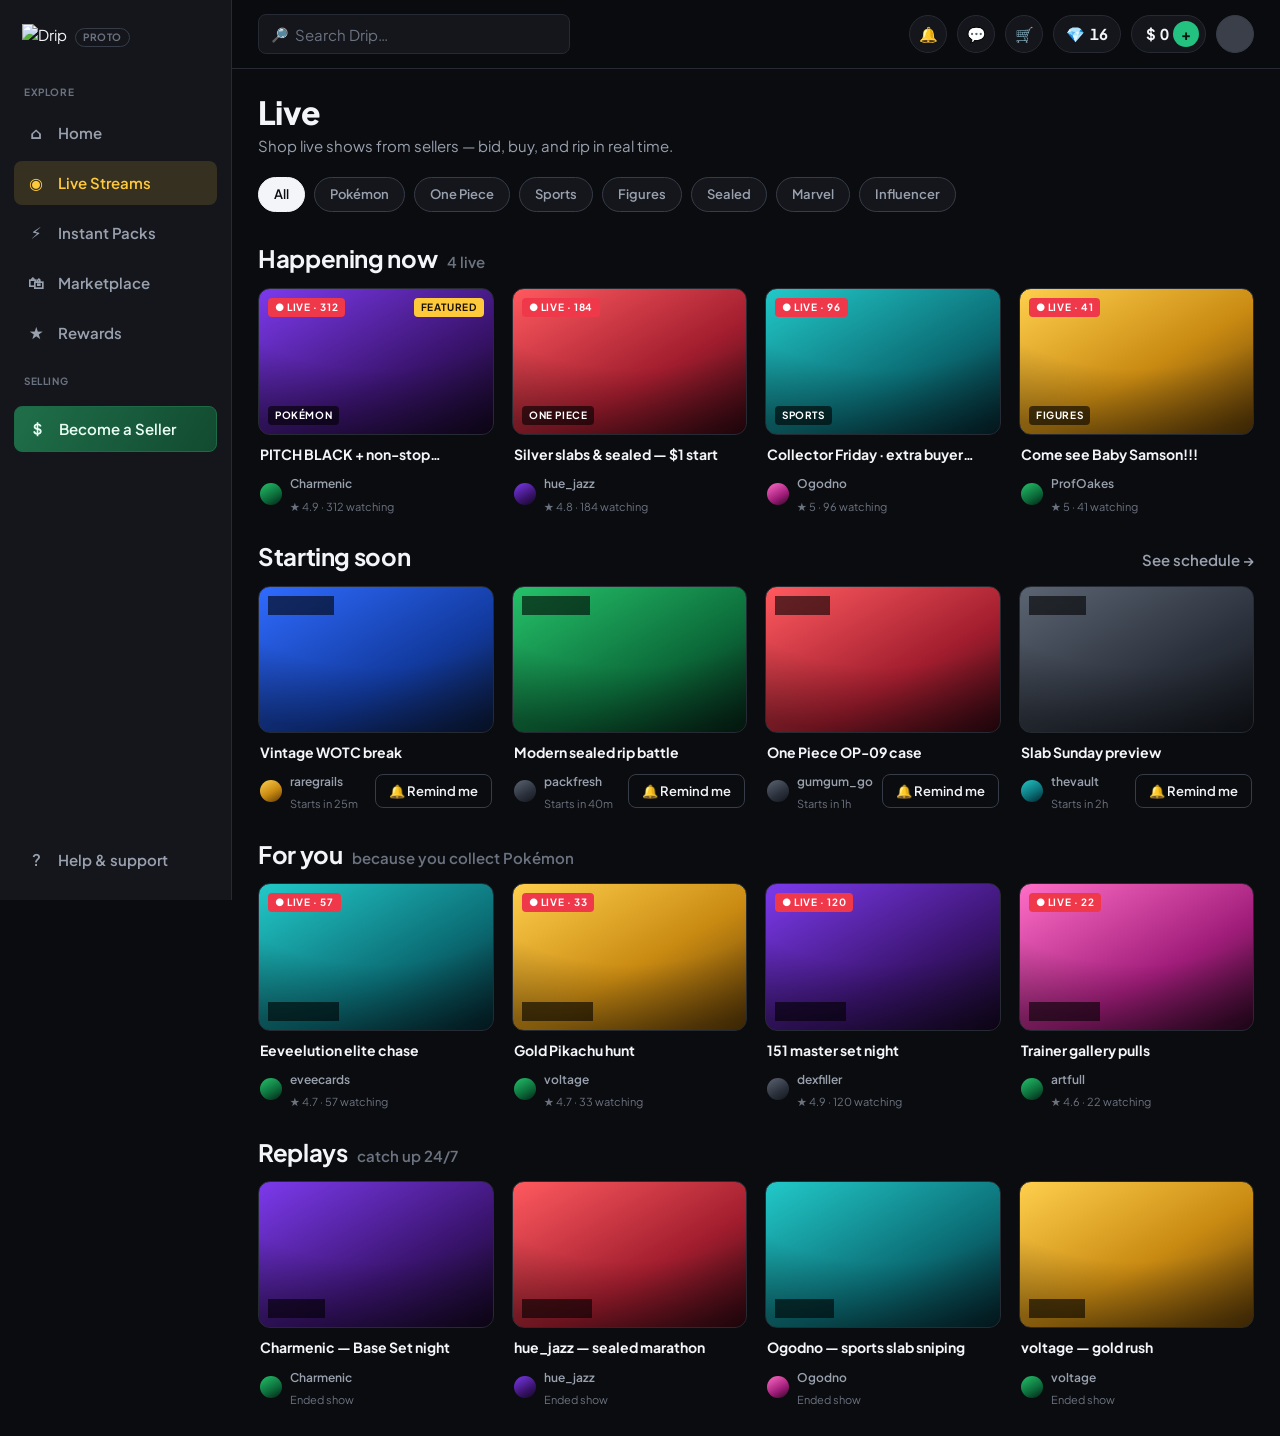
==== index.html @ 00c2bf3a "Use real Drip images: card thumbnails, pack/slab art, logo, video stage Placeholder images pulled fr" ====
<!doctype html>
<html lang="en" data-theme="dark">
<head>
  <meta charset="utf-8" />
  <meta name="viewport" content="width=device-width, initial-scale=1, viewport-fit=cover" />
  <title>Drip — Live Shopping (prototype)</title>
  <meta name="description" content="Drip live-shopping prototype — discovery, live streams, and auctions." />
  <link rel="preconnect" href="https://fonts.googleapis.com" />
  <link rel="preconnect" href="https://fonts.gstatic.com" crossorigin />
  <link href="https://fonts.googleapis.com/css2?family=Plus+Jakarta+Sans:wght@400;500;600;700;800&display=swap" rel="stylesheet" />
  <link rel="stylesheet" href="css/kiri-base.css" />
  <link rel="stylesheet" href="css/drip.css" />
</head>
<body>
  <div class="app">
    <!-- sidebar -->
    <aside class="sidebar">
      <div class="logo">
        <img class="brand-img" src="https://www.dripshop.live/assets/privy-wallet-drip-logo-dark-DZd39wfp.png" alt="Drip" />
        <span class="tag">proto</span>
      </div>
      <div class="nav-group">Explore</div>
      <div class="nav-item"><span class="ic">⌂</span> Home</div>
      <div class="nav-item active"><span class="ic">◉</span> Live Streams</div>
      <div class="nav-item"><span class="ic">⚡</span> Instant Packs</div>
      <div class="nav-item"><span class="ic">🛍</span> Marketplace</div>
      <div class="nav-item"><span class="ic">★</span> Rewards</div>
      <div class="nav-group">Selling</div>
      <div class="nav-item nav-sell"><span class="ic">＄</span> Become a Seller</div>
      <div class="spacer"></div>
      <div class="nav-item"><span class="ic">?</span> Help &amp; support</div>
    </aside>

    <!-- main -->
    <div class="main">
      <header class="topbar">
        <div class="searchbox">
          <span class="ic">🔎</span>
          <input class="input" placeholder="Search Drip…" />
        </div>
        <div class="spacer"></div>
        <div class="tb-actions">
          <button class="icon-btn" title="Notifications">🔔</button>
          <button class="icon-btn" title="Messages">💬</button>
          <button class="icon-btn" title="Cart">🛒</button>
          <span class="token-pill">💎 <span class="tnum">16</span></span>
          <span class="balance"><span class="lbl">$</span><span class="tnum">0</span> <span class="plus">+</span></span>
          <span class="avatar g-slate"></span>
        </div>
      </header>

      <main class="content">
        <h1 class="page-title">Live</h1>
        <p class="page-sub">Shop live shows from sellers — bid, buy, and rip in real time.</p>

        <div class="filters" id="filters"></div>

        <section class="section" data-section>
          <div class="section-head"><h2>Happening now</h2><span class="count" id="hn-count"></span></div>
          <div class="grid" id="happening"></div>
        </section>

        <section class="section" data-section>
          <div class="section-head"><h2>Starting soon</h2><span class="more">See schedule →</span></div>
          <div class="grid" id="soon"></div>
        </section>

        <section class="section" data-section>
          <div class="section-head"><h2>For you</h2><span class="count">because you collect Pokémon</span></div>
          <div class="grid" id="foryou"></div>
        </section>

        <section class="section" data-section>
          <div class="section-head"><h2>Replays</h2><span class="count">catch up 24/7</span></div>
          <div class="grid" id="replays"></div>
        </section>
      </main>
    </div>
  </div>

  <!-- mobile bottom nav -->
  <nav class="botnav">
    <a class="active"><span class="ic">◉</span>Live</a>
    <a><span class="ic">⌂</span>Home</a>
    <a><span class="ic">⚡</span>Packs</a>
    <a><span class="ic">🛍</span>Shop</a>
    <a><span class="ic">★</span>Rewards</a>
  </nav>

  <div class="toast" id="toast"></div>

  <script src="js/data.js"></script>
  <script src="js/discovery.js"></script>
</body>
</html>
---- css/kiri-base.css ----
/* ============================================================
   kiri-base.css
   Foundation borrowed from Kiri-TCG's design system:
   the TOKEN ARCHITECTURE (space / radius / type scales, shadow,
   [data-theme] mechanism, reset) and the framework-free component
   primitives (.btn, .chip, .badge, .input, .switch, .stepper).
   COLORS + FONTS are Drip's, not Kiri's — see the token block.
   No frameworks, no shadcn — plain CSS custom properties.
   ============================================================ */

:root {
  /* ---- Drip palette (dark-first prototype) ---------------- */
  --ink:            #0B0C0F;   /* app background            */
  --surface:        #14161B;   /* panels                    */
  --surface-raised: #1C1F27;   /* raised panels / inputs    */
  --well:           #0E1014;   /* insets / video letterbox  */
  --border:         #262A33;
  --border-strong:  #363C48;
  --on-surface:       #F3F5F8;
  --on-surface-muted: #99A1AF;
  --on-surface-faint: #6B7280;

  --brand:          #FFC93C;   /* Drip gold                 */
  --brand-hover:    #FFD65C;
  --on-brand:       #1A1206;
  --brand-soft:     rgba(255,201,60,0.14);

  --buy:            #2F6BFF;   /* Buy-now blue              */
  --buy-hover:      #4B80FF;
  --on-buy:         #FFFFFF;

  --live:           #F0384B;   /* live / outbid red         */
  --win:            #24C281;   /* winning green             */
  --warn:           #F5A623;   /* countdown amber           */
  --info:           #7DA2FF;

  --scrim:          rgba(4,5,7,0.62);
  --shadow-float:   0 12px 40px rgba(0,0,0,0.55);
  --shadow-panel:   0 1px 0 rgba(255,255,255,0.03) inset, 0 8px 24px rgba(0,0,0,0.35);

  /* ---- Kiri scales (reused verbatim) --------------------- */
  --rounded-none: 0px;
  --rounded-xs: 4px;  --rounded-sm: 8px;  --rounded-md: 12px;
  --rounded-lg: 16px; --rounded-xl: 22px; --rounded-full: 9999px;

  --space-1: 4px;  --space-2: 8px;  --space-3: 12px;
  --space-4: 16px; --space-5: 24px; --space-6: 32px;
  --space-7: 48px; --space-8: 64px; --space-9: 96px;

  /* ---- Type: Kiri's scale STRUCTURE, Drip's sans font ---- */
  --font-body: 'Plus Jakarta Sans', system-ui, -apple-system, 'Segoe UI', sans-serif;
  --font-head: 'Plus Jakarta Sans', system-ui, -apple-system, sans-serif;

  --type-display:  800 44px/1.08 var(--font-head);  --type-display-ls: -0.02em;
  --type-h1:       800 32px/1.12 var(--font-head);  --type-h1-ls: -0.02em;
  --type-h2:       700 24px/1.2  var(--font-head);  --type-h2-ls: -0.015em;
  --type-h3:       700 18px/1.25 var(--font-head);  --type-h3-ls: -0.01em;
  --type-h4:       600 15px/1.3  var(--font-head);
  --type-body-lg:  400 17px/1.5  var(--font-body);
  --type-body:     400 15px/1.5  var(--font-body);
  --type-body-sm:  400 13px/1.45 var(--font-body);
  --type-caption:  500 11px/1.35 var(--font-body); --type-caption-ls: 0.01em;
  --type-label:    700 10px/1.3  var(--font-body); --type-label-ls: 0.06em;
}

/* ============ base reset (Kiri) ============ */
* { margin: 0; padding: 0; box-sizing: border-box; }
html { color-scheme: dark; -webkit-text-size-adjust: 100%; }
body {
  background: var(--ink);
  color: var(--on-surface);
  font: var(--type-body);
  -webkit-font-smoothing: antialiased;
  text-rendering: optimizeLegibility;
  min-height: 100dvh;
  overflow-x: clip;
}
a { color: inherit; text-decoration: none; }
button { font-family: var(--font-body); color: inherit; }
img { max-width: 100%; display: block; }
ul { list-style: none; }
.tnum { font-variant-numeric: tabular-nums; }
.visually-hidden { position: absolute; width: 1px; height: 1px; overflow: hidden; clip: rect(0 0 0 0); white-space: nowrap; }
::-webkit-scrollbar { width: 10px; height: 10px; }
::-webkit-scrollbar-thumb { background: var(--border-strong); border-radius: 99px; border: 3px solid transparent; background-clip: content-box; }
::-webkit-scrollbar-track { background: transparent; }

/* ============ buttons (Kiri primitive, Drip colors) ============ */
.btn {
  font: var(--type-body); font-weight: 600; border: none; cursor: pointer;
  height: 42px; padding: 0 18px; border-radius: var(--rounded-sm);
  display: inline-flex; align-items: center; justify-content: center; gap: 8px;
  white-space: nowrap; transition: background .15s, transform .06s, border-color .15s, opacity .15s;
  user-select: none;
}
.btn:active { transform: translateY(1px); }
.btn-primary   { background: var(--buy); color: var(--on-buy); }
.btn-primary:hover { background: var(--buy-hover); }
.btn-brand     { background: var(--brand); color: var(--on-brand); }
.btn-brand:hover { background: var(--brand-hover); }
.btn-secondary { background: transparent; color: var(--on-surface); border: 1px solid var(--border-strong); }
.btn-secondary:hover { background: var(--surface-raised); border-color: var(--on-surface-faint); }
.btn-ghost     { background: transparent; color: var(--on-surface-muted); }
.btn-ghost:hover { background: var(--surface-raised); color: var(--on-surface); }
.btn-win       { background: var(--win); color: #04170F; }
.btn:disabled, .btn.is-disabled { background: var(--surface-raised); color: var(--on-surface-faint); cursor: not-allowed; transform: none; }
.btn.sm { height: 34px; padding: 0 13px; font: var(--type-body-sm); font-weight: 600; }
.btn.xs { height: 28px; padding: 0 10px; font: var(--type-caption); border-radius: var(--rounded-xs); }
.btn.block { width: 100%; }

/* ============ inputs (Kiri) ============ */
.input {
  font: var(--type-body); background: var(--surface-raised); color: var(--on-surface);
  border: 1px solid var(--border); border-radius: var(--rounded-sm);
  height: 42px; padding: 0 14px; width: 100%;
}
.input::placeholder { color: var(--on-surface-faint); }
.input:focus { outline: none; border-color: var(--brand); box-shadow: 0 0 0 3px var(--brand-soft); }

/* ============ chips & badges (Kiri) ============ */
.chip {
  font: var(--type-body-sm); font-weight: 600; background: var(--surface); color: var(--on-surface-muted);
  border: 1px solid var(--border-strong); border-radius: var(--rounded-full);
  padding: 7px 15px; display: inline-flex; align-items: center; gap: 6px; cursor: pointer;
  white-space: nowrap; transition: background .15s, color .15s, border-color .15s;
}
.chip:hover { color: var(--on-surface); border-color: var(--on-surface-faint); }
.chip.selected { background: var(--on-surface); color: var(--ink); border-color: var(--on-surface); }
.badge {
  font: var(--type-label); letter-spacing: var(--type-label-ls); text-transform: uppercase;
  border-radius: var(--rounded-xs); padding: 3px 7px; display: inline-flex; align-items: center; gap: 5px;
  background: var(--surface-raised); color: var(--on-surface-muted);
}
.badge.live { background: var(--live); color: #fff; }
.badge.brand { background: var(--brand); color: var(--on-brand); }
.badge.soft { background: var(--brand-soft); color: var(--brand); }
.badge.dark { background: rgba(0,0,0,0.6); color: #fff; backdrop-filter: blur(4px); }

/* ============ switch (Kiri) ============ */
.switch { width: 38px; height: 22px; border-radius: 11px; background: var(--border-strong); position: relative; border: none; cursor: pointer; flex: none; transition: background .15s; }
.switch::after { content: ""; position: absolute; width: 18px; height: 18px; border-radius: 50%; background: #fff; top: 2px; left: 2px; transition: left .15s; }
.switch.on { background: var(--win); }
.switch.on::after { left: 18px; }

/* ============ stepper (Kiri) ============ */
.stepper { display: inline-flex; align-items: stretch; background: var(--surface-raised); border: 1px solid var(--border); border-radius: var(--rounded-sm); height: 38px; overflow: hidden; }
.stepper button { width: 34px; background: none; border: none; font-size: 18px; color: var(--on-surface-muted); cursor: pointer; }
.stepper button:hover { background: var(--surface); color: var(--on-surface); }
.stepper .q { min-width: 40px; display: flex; align-items: center; justify-content: center; font-weight: 600; font-variant-numeric: tabular-nums; border-inline: 1px solid var(--border); }

/* ============ spinner + motion ============ */
.spin { width: 18px; height: 18px; border-radius: 50%; border: 2px solid rgba(255,255,255,0.2); border-top-color: currentColor; animation: rot .8s linear infinite; display: inline-block; }
@keyframes rot { to { transform: rotate(360deg); } }
@media (prefers-reduced-motion: reduce) {
  *, *::before, *::after { animation-duration: .01ms !important; animation-iteration-count: 1 !important; transition-duration: .01ms !important; }
}
---- css/drip.css ----
/* ============================================================
   drip.css — the Drip skin + app components, built on kiri-base.
   Screens: Live Discovery (index) and Live Stream (live),
   responsive desktop + mobile. Auctions are a first-class module.
   ============================================================ */

/* ---- pack / thumbnail gradients (evoke Drip's pack art) ---- */
.g-purple { background: linear-gradient(150deg,#7c3aed,#3b1470 60%,#12071f); }
.g-blue   { background: linear-gradient(150deg,#2f6bff,#123a9e 60%,#0a1836); }
.g-green  { background: linear-gradient(150deg,#25c26a,#0c6b3a 60%,#052015); }
.g-red    { background: linear-gradient(150deg,#ff5a5f,#a11d2e 60%,#2c0710); }
.g-gold   { background: linear-gradient(150deg,#ffcf4d,#c98a12 55%,#5a3906); }
.g-teal   { background: linear-gradient(150deg,#22c9c9,#0b6d75 60%,#04222b); }
.g-pink   { background: linear-gradient(150deg,#ff6ec7,#a11d7a 60%,#2c0722); }
.g-slate  { background: linear-gradient(150deg,#5b6472,#2b313c 60%,#12151b); }

/* ===================== APP SHELL ===================== */
.app { display: grid; grid-template-columns: 232px 1fr; min-height: 100dvh; }
.sidebar {
  position: sticky; top: 0; height: 100dvh; background: var(--surface);
  border-right: 1px solid var(--border); padding: 18px 14px; display: flex; flex-direction: column; gap: 6px;
}
.logo { display: inline-flex; align-items: center; gap: 8px; padding: 6px 8px 16px; }
.brand-mark { font: 800 26px/1 var(--font-head); letter-spacing: -0.04em; color: var(--brand); }
.brand-img { height: 26px; width: auto; display: block; }
.live-rail-left .brand-img { height: 15px; margin-bottom: 6px; }
.logo .tag { font: var(--type-label); letter-spacing: var(--type-label-ls); text-transform: uppercase; color: var(--on-surface-faint); border: 1px solid var(--border-strong); border-radius: var(--rounded-full); padding: 2px 7px; }
.nav-group { font: var(--type-label); letter-spacing: var(--type-label-ls); text-transform: uppercase; color: var(--on-surface-faint); padding: 14px 10px 6px; }
.nav-item { display: flex; align-items: center; gap: 12px; padding: 10px 12px; border-radius: var(--rounded-sm); color: var(--on-surface-muted); font-weight: 600; cursor: pointer; transition: background .15s, color .15s; }
.nav-item .ic { width: 20px; text-align: center; font-size: 16px; }
.nav-item:hover { background: var(--surface-raised); color: var(--on-surface); }
.nav-item.active { background: var(--brand-soft); color: var(--brand); }
.nav-sell { margin-top: 6px; background: linear-gradient(120deg,#1f6f4a,#124a30); color: #eafff4; border: 1px solid #1c6b46; }
.nav-sell:hover { background: linear-gradient(120deg,#237e54,#155839); color:#fff; }
.sidebar .spacer { flex: 1; }

/* topbar */
.main { min-width: 0; display: flex; flex-direction: column; }
.topbar { position: sticky; top: 0; z-index: 20; display: flex; align-items: center; gap: 14px; padding: 14px 26px; background: color-mix(in srgb, var(--ink) 86%, transparent); backdrop-filter: blur(10px); border-bottom: 1px solid var(--border); }
.searchbox { position: relative; flex: 1; max-width: 460px; }
.searchbox .ic { position: absolute; left: 13px; top: 50%; transform: translateY(-50%); color: var(--on-surface-faint); font-size: 14px; }
.searchbox .input { padding-left: 36px; height: 40px; background: var(--surface); }
.topbar .spacer { flex: 1; }
.tb-actions { display: flex; align-items: center; gap: 10px; }
.icon-btn { width: 38px; height: 38px; border-radius: var(--rounded-full); background: var(--surface); border: 1px solid var(--border); display: inline-flex; align-items: center; justify-content: center; cursor: pointer; font-size: 15px; color: var(--on-surface-muted); }
.icon-btn:hover { color: var(--on-surface); border-color: var(--border-strong); }
.balance { display: inline-flex; align-items: center; gap: 4px; height: 38px; padding: 0 6px 0 14px; border-radius: var(--rounded-full); background: var(--surface); border: 1px solid var(--border); font-weight: 700; font-variant-numeric: tabular-nums; }
.balance .plus { width: 26px; height: 26px; border-radius: 50%; background: var(--win); color: #04170f; display: grid; place-items: center; font-weight: 800; }
.token-pill { display: inline-flex; align-items: center; gap: 5px; height: 38px; padding: 0 12px; border-radius: var(--rounded-full); background: var(--surface); border: 1px solid var(--border); font-weight: 700; }
.avatar { width: 38px; height: 38px; border-radius: 50%; background: var(--g-slate,#3a3f4a); border: 1px solid var(--border-strong); overflow: hidden; }

.content { padding: 26px; max-width: 1560px; width: 100%; }
.page-title { font: var(--type-h1); letter-spacing: var(--type-h1-ls); }
.page-sub { color: var(--on-surface-muted); margin-top: 4px; }

/* filters */
.filters { display: flex; gap: 9px; overflow-x: auto; padding: 20px 0 6px; scrollbar-width: none; }
.filters::-webkit-scrollbar { display: none; }

/* section header */
.section { margin-top: 26px; }
.section-head { display: flex; align-items: baseline; gap: 10px; margin-bottom: 14px; }
.section-head h2 { font: var(--type-h2); letter-spacing: var(--type-h2-ls); }
.section-head .count { color: var(--on-surface-faint); font-weight: 600; }
.section-head .more { margin-left: auto; color: var(--on-surface-muted); font-weight: 600; cursor: pointer; }
.section-head .more:hover { color: var(--brand); }

/* card grid */
.grid { display: grid; gap: 18px; grid-template-columns: repeat(4, 1fr); }
.grid.g5 { grid-template-columns: repeat(5, 1fr); }

/* stream card */
.scard { cursor: pointer; }
.scard .thumb { position: relative; aspect-ratio: 16/10; border-radius: var(--rounded-md); overflow: hidden; border: 1px solid var(--border); }
.scard .thumb::after { content:""; position:absolute; inset:0; z-index:1; background: radial-gradient(120% 100% at 50% 0%, transparent 55%, rgba(0,0,0,.35)); }
.scard .thumb .thumb-img { position:absolute; inset:0; width:100%; height:100%; object-fit:cover; z-index:0; }
.scard:hover .thumb { border-color: var(--border-strong); }
.scard:hover .thumb .live-preview { opacity: 1; }
.live-preview { position:absolute; inset:0; display:grid; place-items:center; font: var(--type-caption); letter-spacing: var(--type-caption-ls); color: rgba(255,255,255,.85); opacity:.0; transition: opacity .2s; z-index:2; }
.thumb .tl { position: absolute; top: 9px; left: 9px; z-index: 3; }
.thumb .tr { position: absolute; top: 9px; right: 9px; z-index: 3; }
.thumb .bl { position: absolute; bottom: 9px; left: 9px; z-index: 3; }
.scard .meta { padding: 10px 2px 0; }
.scard .st-title { font-weight: 700; font-size: 14px; line-height: 1.3; display:-webkit-box; -webkit-line-clamp:1; -webkit-box-orient:vertical; overflow:hidden; }
.scard .st-row { display: flex; align-items: center; gap: 8px; margin-top: 8px; }
.scard .st-av { width: 22px; height: 22px; border-radius: 50%; flex: none; }
.scard .st-seller { font-size: 12px; color: var(--on-surface-muted); font-weight: 600; }
.scard .st-sub { font-size: 11px; color: var(--on-surface-faint); }
.scard .st-cta { margin-left: auto; }
.count-badge { position:absolute; }

.hidden { display: none !important; }

/* mobile bottom nav (hidden on desktop) */
.botnav { display: none; }

/* ===================== LIVE ROOM ===================== */
/* desktop layout */
.liveroom { display: grid; grid-template-columns: 64px minmax(0,1fr) 384px; min-height: 100dvh; }
.live-rail-left { position: sticky; top:0; height:100dvh; background: var(--surface); border-right:1px solid var(--border); display:flex; flex-direction:column; align-items:center; gap:8px; padding:16px 0; }
.live-rail-left .brand-mark { font-size: 22px; }
.live-rail-left .ic { width:40px; height:40px; border-radius:12px; display:grid; place-items:center; color: var(--on-surface-muted); cursor:pointer; font-size:16px; }
.live-rail-left .ic:hover { background: var(--surface-raised); color: var(--on-surface); }

.live-center { min-width:0; display:flex; flex-direction:column; }
.stream-head { display:flex; align-items:center; gap:12px; padding:14px 22px; border-bottom:1px solid var(--border); }
.stream-head .sh-av { width:40px; height:40px; border-radius:50%; flex:none; }
.stream-head .sh-name { font-weight:700; }
.stream-head .sh-sub { font-size:12px; color: var(--on-surface-muted); }
.stream-head .spacer { flex:1; }
.viewers { display:inline-flex; align-items:center; gap:6px; font-weight:700; color: var(--on-surface-muted); }

.stage-wrap { padding: 18px 22px; }
.stage { position: relative; border-radius: var(--rounded-lg); overflow: hidden; background: var(--well); border: 1px solid var(--border); aspect-ratio: 16/9; display:grid; place-items:center; }
.stage .vid-note { color: var(--on-surface-faint); font-weight:600; display:flex; flex-direction:column; align-items:center; gap:6px; }
.stage .cam { position:absolute; inset:0; background:
  radial-gradient(60% 80% at 50% 40%, rgba(124,58,237,.22), transparent 70%),
  radial-gradient(50% 60% at 80% 80%, rgba(47,107,255,.18), transparent 70%),
  var(--well); }
.stage .tl { position:absolute; top:14px; left:14px; z-index:3; display:flex; gap:8px; }
.stage .tr { position:absolute; top:14px; right:14px; z-index:3; display:flex; gap:8px; }
.stage .reactions { position:absolute; right:16px; bottom:90px; display:flex; flex-direction:column; gap:14px; z-index:4; align-items:center; }
.rx-btn { width:46px; height:46px; border-radius:50%; background: rgba(0,0,0,.5); backdrop-filter: blur(6px); border:1px solid rgba(255,255,255,.14); color:#fff; display:grid; place-items:center; font-size:18px; cursor:pointer; }
.rx-btn small { position:absolute; margin-top:52px; font-size:10px; color:#fff; }
.rx-btn:hover { background: rgba(0,0,0,.7); }

/* selling-now overlay on the stage */
.now-card { position:absolute; left:14px; right:14px; bottom:14px; z-index:5; display:flex; gap:14px; align-items:center;
  background: color-mix(in srgb, var(--surface) 78%, transparent); backdrop-filter: blur(12px);
  border:1px solid var(--border-strong); border-radius: var(--rounded-md); padding:12px 14px; }
.now-card .nc-thumb { width:70px; height:70px; border-radius: var(--rounded-sm); flex:none; }
.now-card .nc-body { min-width:0; flex:1; }
.now-card .nc-eyebrow { font: var(--type-label); letter-spacing: var(--type-label-ls); text-transform:uppercase; color: var(--on-surface-muted); }
.now-card .nc-title { font-weight:700; font-size:16px; margin-top:2px; }
.now-card .nc-sub { font-size:12px; color: var(--on-surface-muted); margin-top:2px; }
.now-card .nc-actions { display:flex; gap:8px; flex:none; }

/* up next queue */
.upnext { padding: 6px 22px 20px; }
.upnext h3 { font: var(--type-h4); color: var(--on-surface-muted); margin-bottom:10px; display:flex; align-items:center; gap:8px; }
.queue { display:flex; gap:12px; overflow-x:auto; padding-bottom:6px; scrollbar-width:none; }
.queue::-webkit-scrollbar{display:none;}
.qitem { width:96px; flex:none; cursor:pointer; }
.qitem .qthumb { width:96px; height:96px; border-radius: var(--rounded-sm); border:1px solid var(--border); position:relative; overflow:hidden; }
.qitem.is-live .qthumb { border-color: var(--brand); }
.qitem .qcap { font-size:11px; color: var(--on-surface-muted); margin-top:6px; }
.qitem .qprice { font-size:12px; font-weight:700; }

/* shop grid under stream */
.shop { padding: 8px 22px 40px; }
.shop-head { display:flex; align-items:center; gap:10px; margin-bottom:12px; }
.shop-head h3 { font: var(--type-h3); }
.pgrid { display:grid; gap:14px; grid-template-columns: repeat(3,1fr); }
.pcard { background: var(--surface); border:1px solid var(--border); border-radius: var(--rounded-md); padding:12px; display:flex; gap:12px; align-items:center; }
.pcard .pc-thumb { width:56px; height:56px; border-radius: var(--rounded-sm); flex:none; }
.pcard .pc-title { font-weight:700; font-size:13px; }
.pcard .pc-sub { font-size:11px; color: var(--on-surface-faint); margin-top:2px; }
.pcard .spacer{flex:1;}

/* ---- RIGHT RAIL: auction + chat ---- */
.rail { position: sticky; top:0; height:100dvh; background: var(--surface); border-left:1px solid var(--border); display:flex; flex-direction:column; }

/* auction panel */
.auction { border-bottom:1px solid var(--border); padding:16px; }
.auction .a-top { display:flex; align-items:center; gap:8px; margin-bottom:12px; }
.auction .a-lot { display:flex; gap:12px; align-items:center; }
.auction .a-thumb { width:56px; height:56px; border-radius: var(--rounded-sm); flex:none; }
.auction .a-name { font-weight:700; font-size:14px; }
.auction .a-set { font-size:12px; color: var(--on-surface-muted); }
.a-bidbox { margin-top:14px; background: var(--well); border:1px solid var(--border); border-radius: var(--rounded-md); padding:14px; }
.a-bidrow { display:flex; align-items:flex-end; justify-content:space-between; gap:8px; }
.a-curlabel { font: var(--type-label); letter-spacing: var(--type-label-ls); text-transform:uppercase; color: var(--on-surface-muted); }
.a-cur { font: 800 30px/1 var(--font-head); font-variant-numeric: tabular-nums; letter-spacing:-.02em; margin-top:4px; }
.a-timer { text-align:right; }
.a-clock { font: 800 26px/1 var(--font-head); font-variant-numeric: tabular-nums; color: var(--warn); }
.a-clock.urgent { color: var(--live); animation: pulse 1s infinite; }
.a-timer .lbl { font: var(--type-caption); color: var(--on-surface-faint); margin-top:4px; }
.a-high { display:flex; align-items:center; gap:8px; margin-top:10px; font-size:12px; color: var(--on-surface-muted); }
.a-high .dot { width:20px; height:20px; border-radius:50%; flex:none; }
.a-status { margin-top:12px; border-radius: var(--rounded-sm); padding:8px 12px; font-weight:700; font-size:13px; display:flex; align-items:center; gap:8px; }
.a-status.win  { background: color-mix(in srgb, var(--win) 16%, transparent); color: var(--win); }
.a-status.out  { background: color-mix(in srgb, var(--live) 16%, transparent); color: var(--live); }
.a-status.neutral { background: var(--surface-raised); color: var(--on-surface-muted); }
.a-status.sold { background: var(--brand-soft); color: var(--brand); }
.a-quick { display:flex; gap:8px; margin-top:12px; }
.a-quick .btn { flex:1; }
.a-bidmain { margin-top:8px; }
.a-hint { font: var(--type-caption); color: var(--on-surface-faint); margin-top:8px; text-align:center; }
.a-history { margin-top:12px; }
.a-history .hh { font: var(--type-label); letter-spacing: var(--type-label-ls); text-transform:uppercase; color: var(--on-surface-faint); margin-bottom:6px; }
.a-hrow { display:flex; align-items:center; gap:8px; font-size:12px; padding:3px 0; color: var(--on-surface-muted); }
.a-hrow.you { color: var(--on-surface); }
.a-hrow .hb { margin-left:auto; font-weight:700; font-variant-numeric: tabular-nums; }
@keyframes pulse { 50% { opacity:.45; } }

/* buy-now variant reuses .auction shell */
.a-buy .a-cur { color: var(--on-surface); }

/* chat */
.chat { flex:1; min-height:0; display:flex; flex-direction:column; }
.chat-head { padding:12px 16px; border-bottom:1px solid var(--border); display:flex; align-items:center; gap:8px; }
.chat-head h3 { font: var(--type-h4); }
.chat-head .sub { font-size:11px; color: var(--on-surface-faint); }
.chat-list { flex:1; min-height:0; overflow-y:auto; padding:12px 16px; display:flex; flex-direction:column; gap:10px; }
.msg { display:flex; gap:9px; }
.msg .m-av { width:26px; height:26px; border-radius:50%; flex:none; }
.msg .m-body { font-size:13px; }
.msg .m-name { font-size:11px; font-weight:700; color: var(--on-surface-muted); margin-right:6px; }
.msg.system .m-body { color: var(--brand); font-weight:600; font-size:12px; }
.msg.buy .m-body { color: var(--win); font-weight:600; }
.chat-input { display:flex; gap:8px; padding:12px 16px; border-top:1px solid var(--border); align-items:center; }
.chat-input .input { height:40px; }
.chat-input .rx { display:flex; gap:2px; }
.chat-input .rx button { background:none; border:none; font-size:17px; cursor:pointer; padding:2px; }

/* floating heart */
.heart { position:absolute; z-index:6; font-size:22px; pointer-events:none; animation: floatup 1.6s ease-out forwards; }
@keyframes floatup { 0%{ transform: translateY(0) scale(.6); opacity:0;} 15%{opacity:1;} 100%{ transform: translateY(-160px) scale(1.2) rotate(12deg); opacity:0;} }

/* toast */
.toast { position: fixed; left:50%; bottom:26px; transform: translateX(-50%); background: var(--surface-raised); border:1px solid var(--border-strong); color: var(--on-surface); padding:12px 18px; border-radius: var(--rounded-full); box-shadow: var(--shadow-float); font-weight:600; z-index:200; opacity:0; transition: opacity .2s, transform .2s; pointer-events:none; }
.toast.show { opacity:1; transform: translateX(-50%) translateY(-4px); }

/* mobile-only pieces hidden on desktop */
.m-only { display:none; }

/* ===================== RESPONSIVE ===================== */
@media (max-width: 1200px) {
  .grid { grid-template-columns: repeat(3, 1fr); }
  .liveroom { grid-template-columns: 64px minmax(0,1fr) 340px; }
  .pgrid { grid-template-columns: repeat(2,1fr); }
}

@media (max-width: 1024px) {
  /* ---- discovery goes single-column-ish, sidebar hides ---- */
  .app { grid-template-columns: 1fr; }
  .sidebar { display: none; }
  .content { padding: 16px; padding-bottom: 92px; }
  .grid { grid-template-columns: repeat(2, 1fr); gap: 12px; }
  .botnav {
    display: flex; position: fixed; bottom:0; left:0; right:0; z-index:50;
    background: color-mix(in srgb, var(--ink) 92%, transparent); backdrop-filter: blur(12px);
    border-top:1px solid var(--border); padding: 8px 8px calc(8px + env(safe-area-inset-bottom));
    justify-content: space-around;
  }
  .botnav a { display:flex; flex-direction:column; align-items:center; gap:3px; font-size:10px; font-weight:700; color: var(--on-surface-faint); padding:4px 10px; }
  .botnav a .ic { font-size:18px; }
  .botnav a.active { color: var(--brand); }

  /* ---- LIVE ROOM becomes full-screen vertical video ---- */
  .liveroom { display:block; min-height:100dvh; }
  .live-rail-left, .rail, .m-hide { display:none; }
  .live-center { position: fixed; inset:0; }
  .stream-head { position:absolute; top:0; left:0; right:0; z-index:12; border:none; padding:14px 14px calc(24px);
    background: linear-gradient(180deg, rgba(0,0,0,.6), transparent); }
  .stream-head .sh-sub { color: rgba(255,255,255,.8); }
  .stage-wrap { position:absolute; inset:0; padding:0; }
  .stage { border-radius:0; border:none; aspect-ratio:auto; height:100dvh; width:100%; }
  .upnext, .shop, .now-card, .stage .reactions { display:none; }

  /* mobile overlays */
  .m-only { display: block; }
  .m-rightrail { position:absolute; right:10px; bottom:210px; z-index:12; display:flex; flex-direction:column; gap:18px; align-items:center; }
  .m-chat { position:absolute; left:12px; right:80px; bottom:200px; z-index:11; display:flex; flex-direction:column; gap:6px; max-height:170px; overflow:hidden; -webkit-mask-image: linear-gradient(transparent, #000 30%); }
  .m-chat .msg .m-body { color:#fff; text-shadow:0 1px 3px rgba(0,0,0,.7); }
  .m-chat .msg .m-name { color: rgba(255,255,255,.75); }
  .m-chat .msg .m-av { display:none; }

  /* mobile auction/buy card pinned above input */
  .m-now { position:absolute; left:10px; right:10px; bottom:66px; z-index:13; }
  .m-swipe { position:absolute; left:12px; bottom:176px; z-index:12; color:#fff; font-size:12px; font-weight:600; text-shadow:0 1px 3px rgba(0,0,0,.7); }
  .m-input { position:absolute; left:10px; right:10px; bottom:12px; z-index:13; display:flex; gap:8px; align-items:center; }
  .m-input .input { height:44px; border-radius: var(--rounded-full); background: rgba(0,0,0,.4); border-color: rgba(255,255,255,.2); backdrop-filter: blur(8px); color:#fff; }
  .m-bag { width:52px; height:44px; border-radius: var(--rounded-full); background:#fff; color:var(--ink); border:none; font-weight:800; cursor:pointer; display:inline-flex; align-items:center; justify-content:center; gap:3px; }

  /* mobile auction card (compact) */
  .m-acard { background: color-mix(in srgb, var(--surface) 82%, transparent); backdrop-filter: blur(14px); border:1px solid var(--border-strong); border-radius: var(--rounded-md); padding:10px 12px; }
  .m-acard .r1 { display:flex; align-items:center; gap:10px; }
  .m-acard .m-thumb { width:42px; height:42px; border-radius: var(--rounded-sm); flex:none; }
  .m-acard .m-name { font-weight:700; font-size:13px; }
  .m-acard .m-sub { font-size:11px; color: var(--on-surface-muted); }
  .m-acard .m-clock { margin-left:auto; font: 800 18px/1 var(--font-head); font-variant-numeric:tabular-nums; color: var(--warn); }
  .m-acard .m-clock.urgent { color: var(--live); }
  .m-acard .r2 { display:flex; gap:8px; margin-top:10px; }
  .m-acard .r2 .btn { flex:1; }

  /* mobile shop bottom sheet */
  .sheet-scrim { position:fixed; inset:0; background: var(--scrim); z-index:60; opacity:0; pointer-events:none; transition:opacity .2s; }
  .sheet-scrim.open { opacity:1; pointer-events:auto; }
  .sheet { position:fixed; left:0; right:0; bottom:0; z-index:61; background: var(--surface); border-radius: var(--rounded-xl) var(--rounded-xl) 0 0; border-top:1px solid var(--border-strong); max-height:78dvh; transform: translateY(100%); transition: transform .25s; display:flex; flex-direction:column; }
  .sheet.open { transform: translateY(0); }
  .sheet .grab { width:40px; height:4px; border-radius:99px; background: var(--border-strong); margin:10px auto; }
  .sheet .sheet-head { padding:4px 18px 12px; display:flex; align-items:center; gap:8px; border-bottom:1px solid var(--border); }
  .sheet .sheet-body { overflow-y:auto; padding:14px 18px calc(20px + env(safe-area-inset-bottom)); display:flex; flex-direction:column; gap:10px; }
  .filters-sheet { display:flex; gap:8px; overflow-x:auto; padding:12px 18px; scrollbar-width:none; }
  .filters-sheet::-webkit-scrollbar{display:none;}
}

@media (max-width: 560px) {
  .grid { grid-template-columns: 1fr 1fr; gap:10px; }
  .page-title { font: var(--type-h2); }
  .topbar { padding: 12px 14px; }
  .topbar .token-pill, .topbar .balance .lbl { display:none; }
}
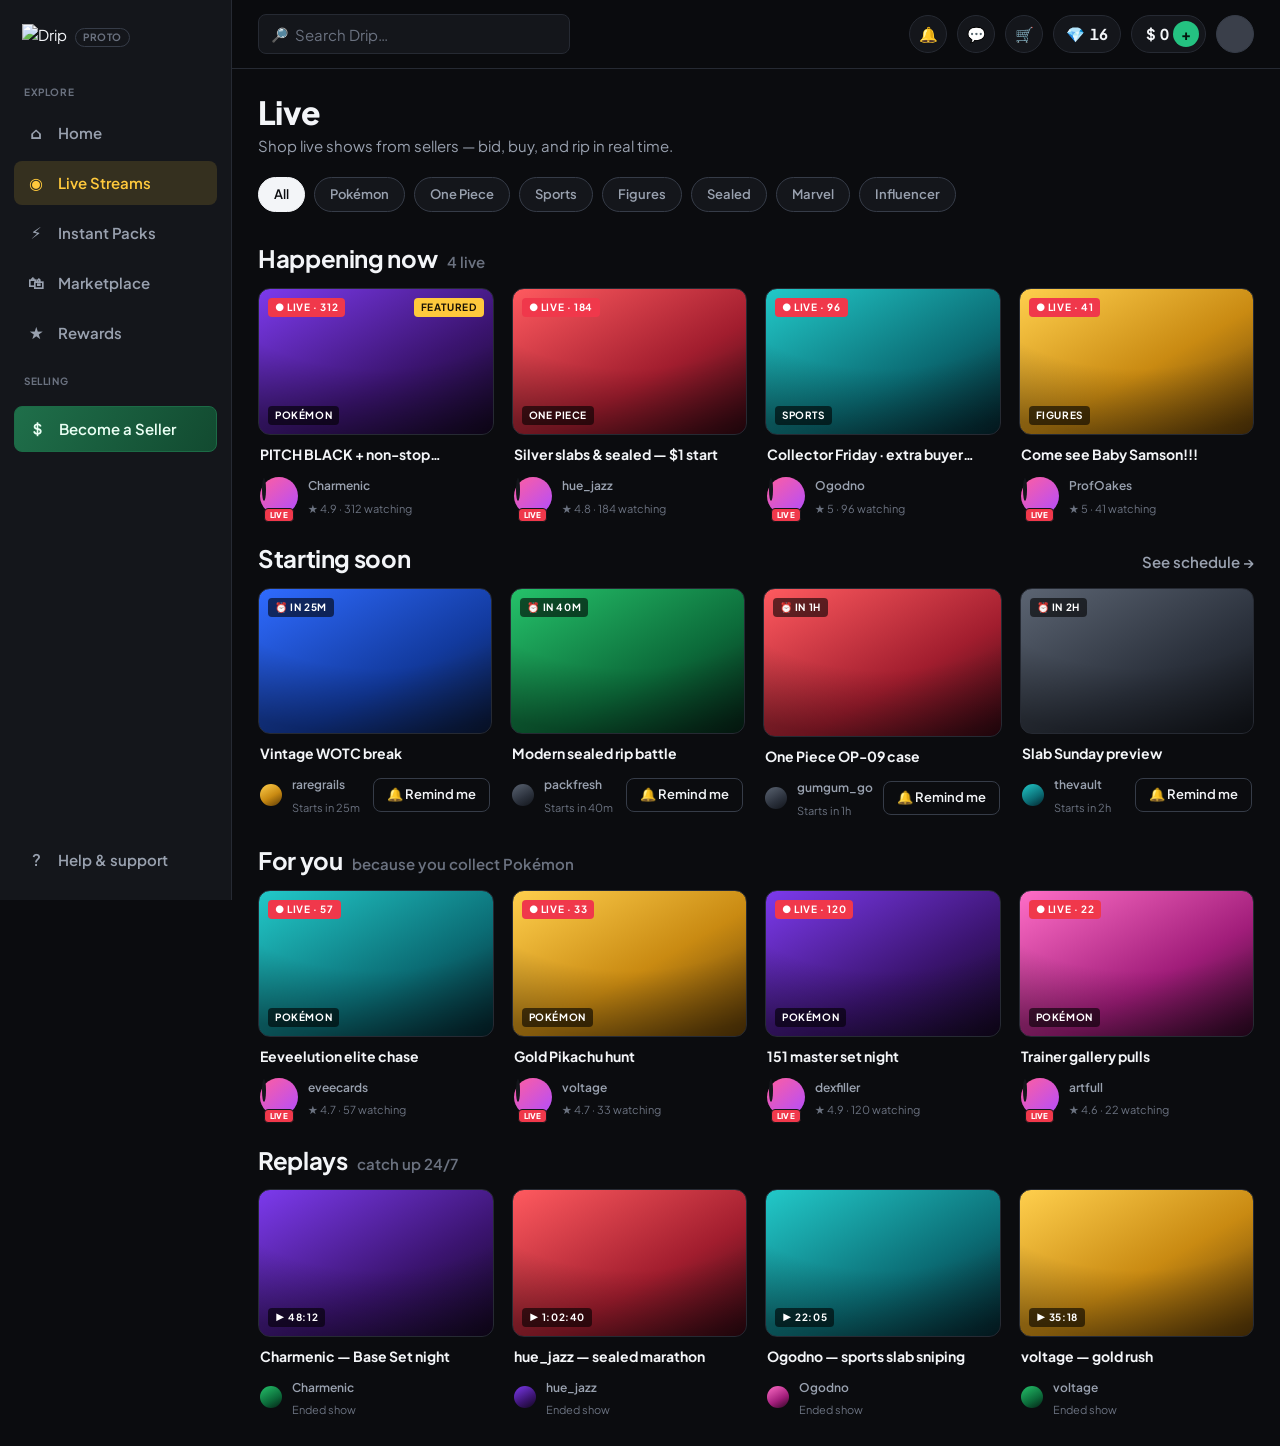
==== commit 3339ddba: "Add LIVE tag + gradient ring on seller avatars; version assets Co-Authored-By: Claude Opus 4.8 (1M c" ====
--- a/index.html
+++ b/index.html
@@ -8,8 +8,8 @@
   <link rel="preconnect" href="https://fonts.googleapis.com" />
   <link rel="preconnect" href="https://fonts.gstatic.com" crossorigin />
   <link href="https://fonts.googleapis.com/css2?family=Plus+Jakarta+Sans:wght@400;500;600;700;800&display=swap" rel="stylesheet" />
-  <link rel="stylesheet" href="css/kiri-base.css" />
-  <link rel="stylesheet" href="css/drip.css" />
+  <link rel="stylesheet" href="css/kiri-base.css?v=3" />
+  <link rel="stylesheet" href="css/drip.css?v=3" />
 </head>
 <body>
   <div class="app">
@@ -89,7 +89,7 @@
 
   <div class="toast" id="toast"></div>
 
-  <script src="js/data.js"></script>
-  <script src="js/discovery.js"></script>
+  <script src="js/data.js?v=3"></script>
+  <script src="js/discovery.js?v=3"></script>
 </body>
 </html>
--- a/css/drip.css
+++ b/css/drip.css
@@ -22,7 +22,9 @@
 }
 .logo { display: inline-flex; align-items: center; gap: 8px; padding: 6px 8px 16px; }
 .brand-mark { font: 800 26px/1 var(--font-head); letter-spacing: -0.04em; color: var(--brand); }
-.brand-img { height: 26px; width: auto; display: block; }
+/* the "logo-dark" asset ships on a near-black background; screen blend drops it
+   out against the dark sidebar so only the white wordmark shows */
+.brand-img { height: 26px; width: auto; display: block; mix-blend-mode: screen; }
 .live-rail-left .brand-img { height: 15px; margin-bottom: 6px; }
 .logo .tag { font: var(--type-label); letter-spacing: var(--type-label-ls); text-transform: uppercase; color: var(--on-surface-faint); border: 1px solid var(--border-strong); border-radius: var(--rounded-full); padding: 2px 7px; }
 .nav-group { font: var(--type-label); letter-spacing: var(--type-label-ls); text-transform: uppercase; color: var(--on-surface-faint); padding: 14px 10px 6px; }
@@ -82,8 +84,15 @@
 .thumb .bl { position: absolute; bottom: 9px; left: 9px; z-index: 3; }
 .scard .meta { padding: 10px 2px 0; }
 .scard .st-title { font-weight: 700; font-size: 14px; line-height: 1.3; display:-webkit-box; -webkit-line-clamp:1; -webkit-box-orient:vertical; overflow:hidden; }
-.scard .st-row { display: flex; align-items: center; gap: 8px; margin-top: 8px; }
+.scard .st-row { display: flex; align-items: center; gap: 10px; margin-top: 10px; }
 .scard .st-av { width: 22px; height: 22px; border-radius: 50%; flex: none; }
+/* live seller avatar: gradient ring + LIVE pill (matches Drip) */
+.av-ring { position: relative; width: 38px; height: 38px; flex: none; border-radius: 50%; padding: 2px; box-sizing: border-box;
+  background: linear-gradient(140deg, #ff5ea0, #b14dff); }
+.av-ring .st-av { width: 100%; height: 100%; border: 2px solid var(--surface); }
+.av-live { position: absolute; left: 50%; bottom: -7px; transform: translateX(-50%);
+  background: var(--live); color: #fff; font-weight: 800; font-size: 8px; letter-spacing: .03em;
+  line-height: 1; padding: 2px 5px; border-radius: 4px; border: 1.5px solid var(--surface); }
 .scard .st-seller { font-size: 12px; color: var(--on-surface-muted); font-weight: 600; }
 .scard .st-sub { font-size: 11px; color: var(--on-surface-faint); }
 .scard .st-cta { margin-left: auto; }
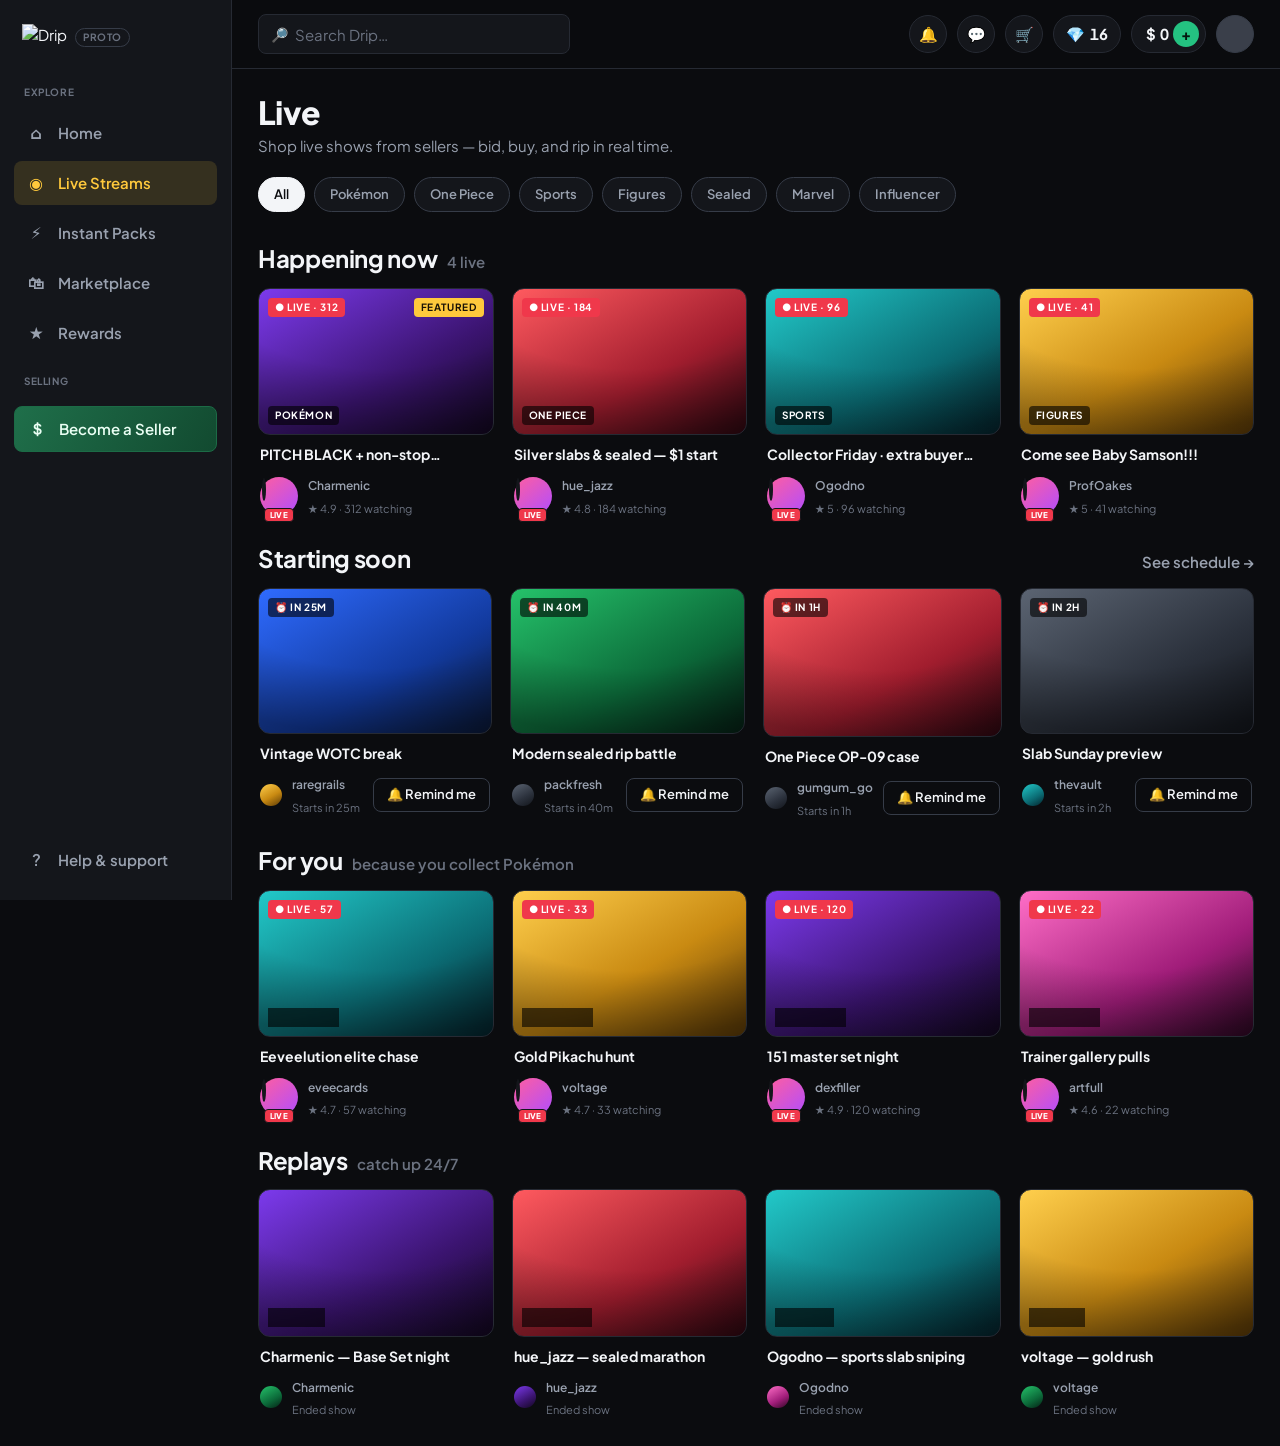
==== commit bd4f34c3: "Clear LIVE/LOT badge from the seller header on mobile stream Co-Authored-By: Claude Opus 4.8 (1M con" ====
--- a/index.html
+++ b/index.html
@@ -9,7 +9,7 @@
   <link rel="preconnect" href="https://fonts.gstatic.com" crossorigin />
   <link href="https://fonts.googleapis.com/css2?family=Plus+Jakarta+Sans:wght@400;500;600;700;800&display=swap" rel="stylesheet" />
   <link rel="stylesheet" href="css/kiri-base.css?v=3" />
-  <link rel="stylesheet" href="css/drip.css?v=3" />
+  <link rel="stylesheet" href="css/drip.css?v=4" />
 </head>
 <body>
   <div class="app">
--- a/css/drip.css
+++ b/css/drip.css
@@ -263,6 +263,7 @@
   .stream-head { position:absolute; top:0; left:0; right:0; z-index:12; border:none; padding:14px 14px calc(24px);
     background: linear-gradient(180deg, rgba(0,0,0,.6), transparent); }
   .stream-head .sh-sub { color: rgba(255,255,255,.8); }
+  .stage .tl { top: 64px; left: 12px; }  /* clear the seller header on mobile */
   .stage-wrap { position:absolute; inset:0; padding:0; }
   .stage { border-radius:0; border:none; aspect-ratio:auto; height:100dvh; width:100%; }
   .upnext, .shop, .now-card, .stage .reactions { display:none; }
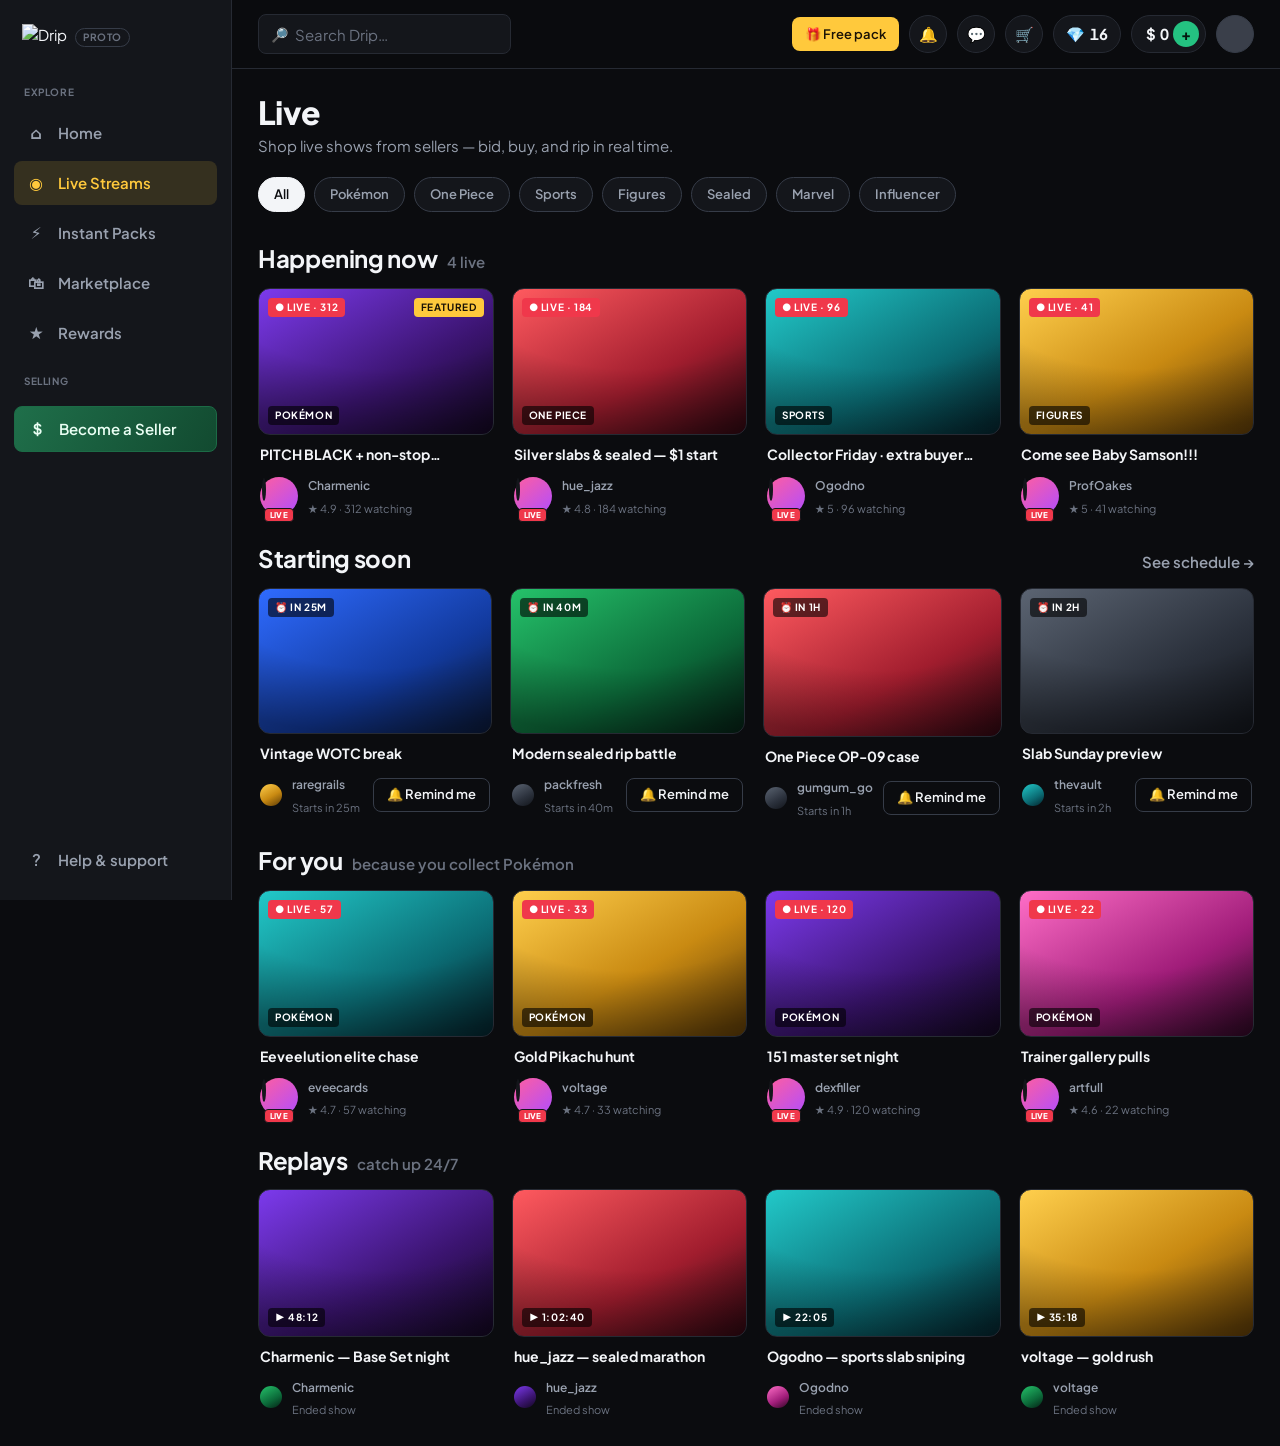
==== commit 62df68eb: "Build free-pack onboarding, re-test audit findings, restyle audit as light doc - onboarding.html + j" ====
--- a/index.html
+++ b/index.html
@@ -9,7 +9,7 @@
   <link rel="preconnect" href="https://fonts.gstatic.com" crossorigin />
   <link href="https://fonts.googleapis.com/css2?family=Plus+Jakarta+Sans:wght@400;500;600;700;800&display=swap" rel="stylesheet" />
   <link rel="stylesheet" href="css/kiri-base.css?v=3" />
-  <link rel="stylesheet" href="css/drip.css?v=4" />
+  <link rel="stylesheet" href="css/drip.css?v=10" />
 </head>
 <body>
   <div class="app">
@@ -40,6 +40,7 @@
         </div>
         <div class="spacer"></div>
         <div class="tb-actions">
+          <a class="btn sm btn-brand" href="onboarding.html" title="New here? Claim a free pack">🎁 Free pack</a>
           <button class="icon-btn" title="Notifications">🔔</button>
           <button class="icon-btn" title="Messages">💬</button>
           <button class="icon-btn" title="Cart">🛒</button>
--- a/css/drip.css
+++ b/css/drip.css
@@ -232,6 +232,9 @@
 
 /* mobile-only pieces hidden on desktop */
 .m-only { display:none; }
+/* the shop bottom-sheet + scrim exist only on mobile — without this they'd
+   render as unstyled static content at the bottom of the desktop page */
+.sheet-scrim, .sheet { display:none; }
 
 /* ===================== RESPONSIVE ===================== */
 @media (max-width: 1200px) {
@@ -295,7 +298,7 @@
   .m-acard .r2 .btn { flex:1; }
 
   /* mobile shop bottom sheet */
-  .sheet-scrim { position:fixed; inset:0; background: var(--scrim); z-index:60; opacity:0; pointer-events:none; transition:opacity .2s; }
+  .sheet-scrim { display:block; position:fixed; inset:0; background: var(--scrim); z-index:60; opacity:0; pointer-events:none; transition:opacity .2s; }
   .sheet-scrim.open { opacity:1; pointer-events:auto; }
   .sheet { position:fixed; left:0; right:0; bottom:0; z-index:61; background: var(--surface); border-radius: var(--rounded-xl) var(--rounded-xl) 0 0; border-top:1px solid var(--border-strong); max-height:78dvh; transform: translateY(100%); transition: transform .25s; display:flex; flex-direction:column; }
   .sheet.open { transform: translateY(0); }
@@ -312,3 +315,113 @@
   .topbar { padding: 12px 14px; }
   .topbar .token-pill, .topbar .balance .lbl { display:none; }
 }
+
+/* ===================== ONBOARDING (free pack) ===================== */
+/* Post-signup flow (onboarding.html): claim → interests → rip → reveal. */
+.onb-body { min-height: 100dvh; display: flex; flex-direction: column; }
+.onb-glow { position: fixed; inset: 0; pointer-events: none; z-index: 0; background:
+  radial-gradient(48% 36% at 50% 0%, rgba(255,201,60,.09), transparent 70%),
+  radial-gradient(40% 34% at 10% 90%, rgba(124,58,237,.14), transparent 70%),
+  radial-gradient(36% 30% at 90% 86%, rgba(47,107,255,.10), transparent 70%); }
+.onb-top { position: relative; z-index: 2; display: flex; align-items: center; justify-content: space-between; padding: 18px 26px; }
+.onb-top .logo { padding: 0; }
+.onb-progress { display: flex; align-items: center; gap: 12px; }
+.onb-stepnum { font: var(--type-caption); letter-spacing: var(--type-caption-ls); font-weight: 600; color: var(--on-surface-muted); }
+.onb-dots { display: flex; gap: 6px; }
+.onb-dots i { width: 22px; height: 4px; border-radius: 99px; background: var(--border-strong); transition: background .25s; }
+.onb-dots i.on { background: var(--brand); }
+
+.onb { position: relative; z-index: 1; flex: 1; display: flex; align-items: center; justify-content: center; padding: 12px 20px 56px; }
+.onb-step { display: none; width: 100%; max-width: 430px; flex-direction: column; align-items: center; text-align: center; }
+.onb-step.is-active { display: flex; animation: onbIn .38s cubic-bezier(.2,.7,.3,1); }
+@keyframes onbIn { from { opacity: 0; transform: translateY(14px); } }
+.onb-step h1 { font: var(--type-h1); letter-spacing: var(--type-h1-ls); }
+.onb-eyebrow { margin-bottom: 14px; }
+.onb-sub { color: var(--on-surface-muted); margin-top: 16px; line-height: 1.55; max-width: 340px; }
+.onb-cta { margin-top: 22px; width: 100%; }
+.onb-hint { font: var(--type-caption); color: var(--on-surface-faint); margin-top: 10px; }
+
+/* the pack (die-cut transparent PNG — contain + drop-shadow, no box frame) */
+.onb-pack { position: relative; width: 200px; aspect-ratio: 15/22; margin-top: 26px; }
+.onb-pack > img { position: absolute; inset: 0; width: 100%; height: 100%; object-fit: contain;
+  filter: drop-shadow(0 22px 34px rgba(0,0,0,.55)); }
+.onb-pack .free-tag { position: absolute; top: 6px; right: -6px; z-index: 2; }
+.onb-pack-float { animation: packFloat 3.6s ease-in-out infinite; }
+@keyframes packFloat { 50% { transform: translateY(-8px); } }
+
+/* step 3: hold-to-rip — pack rendered as two clipped halves */
+.rip-pack { position: relative; width: 200px; aspect-ratio: 15/22; margin-top: 26px; --shake: 0; cursor: grab; touch-action: none; user-select: none; -webkit-user-select: none; }
+.rip-pack .half { position: absolute; inset: 0; }
+.rip-pack .half img { position: absolute; inset: 0; width: 100%; height: 100%; object-fit: contain; pointer-events: none;
+  filter: drop-shadow(0 16px 26px rgba(0,0,0,.5)); }
+.rip-top { clip-path: inset(0 0 72% 0); transition: transform .55s cubic-bezier(.3,.6,.3,1), opacity .55s; z-index: 2; }
+.rip-bot { clip-path: inset(28% 0 0 0); }
+.rip-line { position: absolute; left: -5%; right: -5%; top: 28%; border-top: 2px dashed rgba(255,255,255,.55); opacity: 0; transition: opacity .2s; z-index: 3; }
+.rip-pack.holding { animation: ripShake .12s infinite; cursor: grabbing; }
+.rip-pack.holding .rip-line { opacity: .9; }
+@keyframes ripShake {
+  25% { transform: translate(calc(var(--shake)*1px), calc(var(--shake)*-1px)) rotate(calc(var(--shake)*.25deg)); }
+  75% { transform: translate(calc(var(--shake)*-1px), calc(var(--shake)*1px)) rotate(calc(var(--shake)*-.25deg)); }
+}
+.rip-pack.ripped .rip-top { transform: translate(-36px,-110px) rotate(-20deg); opacity: 0; }
+.rip-pack.ripped .rip-line { opacity: 0; }
+
+/* hold-to-rip button with progress fill */
+.btn-rip { position: relative; overflow: hidden; touch-action: none; }
+.btn-rip .fill { position: absolute; inset: 0; width: 0%; background: rgba(255,255,255,.34); pointer-events: none; }
+.btn-rip .lbl { position: relative; z-index: 1; }
+
+/* sparkle burst */
+.spark { position: absolute; left: 50%; top: 34%; font-size: 16px; pointer-events: none; z-index: 6; animation: sparkFly .9s ease-out forwards; }
+@keyframes sparkFly {
+  from { transform: translate(-50%,-50%) scale(.4); opacity: 1; }
+  to   { transform: translate(calc(-50% + var(--dx)), calc(-50% + var(--dy))) scale(1.15) rotate(40deg); opacity: 0; }
+}
+
+/* step 4: the pull (die-cut transparent PNG — silhouette floats, gold glow, no crop) */
+.onb-card { position: relative; width: 200px; margin-top: 26px; cursor: zoom-in;
+  filter: drop-shadow(0 18px 50px rgba(255,201,60,.28)) drop-shadow(0 8px 20px rgba(0,0,0,.5));
+  animation: cardIn .6s cubic-bezier(.2,.7,.3,1); transition: transform .22s cubic-bezier(.2,.7,.3,1), filter .22s; }
+.onb-card:hover { transform: scale(1.05);
+  filter: drop-shadow(0 22px 60px rgba(255,201,60,.42)) drop-shadow(0 10px 24px rgba(0,0,0,.5)); }
+@keyframes cardIn { from { transform: scale(.55) rotate(-7deg); opacity: 0; } }
+.onb-card > img { display: block; width: 100%; height: auto; }
+.onb-card .shine { position: absolute; inset: 0; mix-blend-mode: screen;
+  background: linear-gradient(115deg, transparent 32%, rgba(255,255,255,.4) 47%, transparent 62%);
+  background-size: 250% 100%; background-position: 120% 0; animation: cardShine 2.2s ease-in-out .9s 2;
+  -webkit-mask: url('../img/pull-mega-charizard.png') center/contain no-repeat;
+  mask: url('../img/pull-mega-charizard.png') center/contain no-repeat; }
+@keyframes cardShine { from { background-position: 120% 0; } to { background-position: -120% 0; } }
+.onb-pull-meta { margin-top: 16px; display: flex; align-items: center; gap: 10px; }
+.onb-pull-meta .p-name { font-weight: 700; }
+
+/* click-to-enlarge lightbox for the pulled card */
+.lightbox { position: fixed; inset: 0; z-index: 120; display: grid; place-items: center;
+  background: rgba(4,5,7,.82); backdrop-filter: blur(8px); cursor: zoom-out;
+  opacity: 0; pointer-events: none; transition: opacity .22s; }
+.lightbox.open { opacity: 1; pointer-events: auto; }
+.lightbox img { width: min(86vw, 460px); max-height: 88dvh; object-fit: contain;
+  filter: drop-shadow(0 34px 90px rgba(255,201,60,.30)); }
+.lightbox.open img { animation: lbPop .28s cubic-bezier(.2,.7,.3,1); }
+@keyframes lbPop { from { transform: scale(.6); opacity: 0; } }
+.lightbox .lb-hint { position: absolute; bottom: 22px; left: 0; right: 0; text-align: center;
+  font: var(--type-caption); color: var(--on-surface-faint); }
+
+/* step 2: interest chips (brand-selected variant) */
+.onb-chips { display: flex; flex-wrap: wrap; gap: 9px; justify-content: center; margin-top: 24px; }
+.onb-chips .chip.selected { background: var(--brand); color: var(--on-brand); border-color: var(--brand); }
+
+/* step 4: suggested sellers */
+.onb-sellers { width: 100%; margin-top: 12px; display: none; flex-direction: column; gap: 8px; }
+.onb-sellers.open { display: flex; }
+.seller-row { display: flex; align-items: center; gap: 12px; background: var(--surface); border: 1px solid var(--border); border-radius: var(--rounded-md); padding: 10px 12px; text-align: left; }
+.seller-row .st-av { width: 34px; height: 34px; border-radius: 50%; flex: none; }
+.seller-row .s-name { font-weight: 700; font-size: 13px; }
+.seller-row .s-sub { font-size: 11px; color: var(--on-surface-faint); }
+.seller-row .spacer { flex: 1; }
+
+@media (max-width: 560px) {
+  .onb-step h1 { font: var(--type-h2); letter-spacing: var(--type-h2-ls); }
+  .onb-pack, .rip-pack, .onb-card { width: 168px; }
+  .onb-top { padding: 14px 18px; }
+}
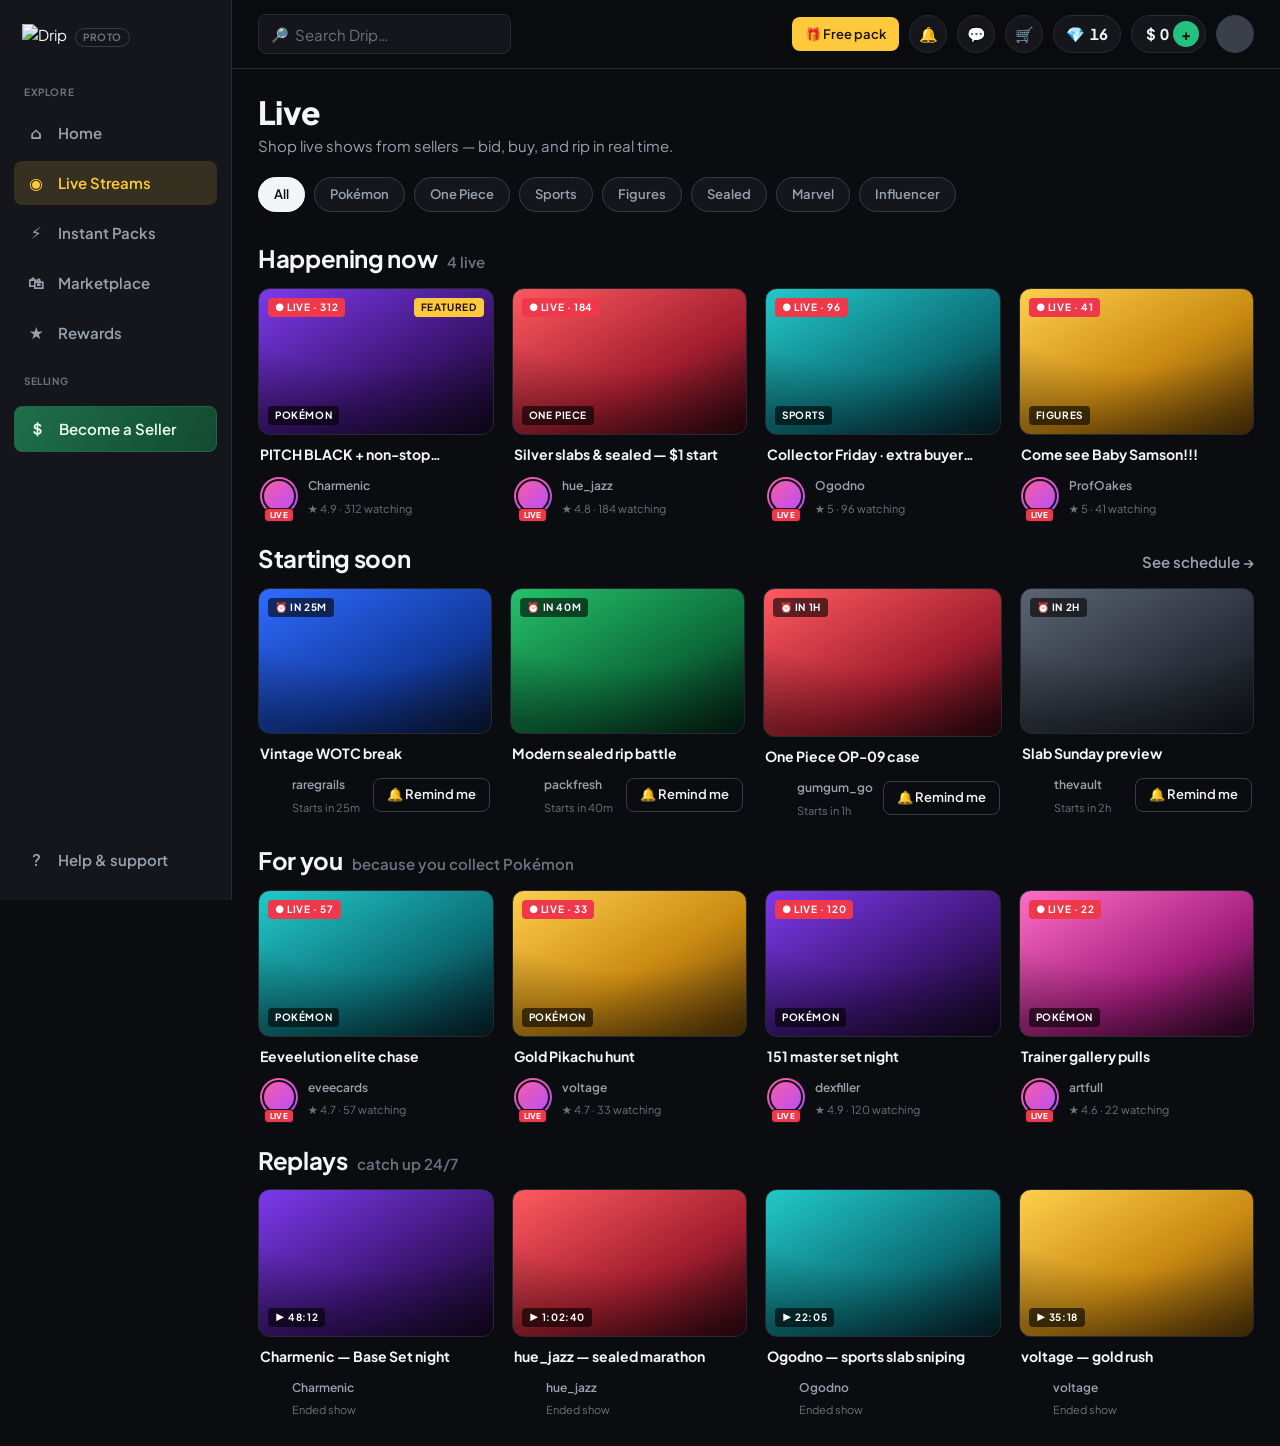
==== commit 905f588d: "Real seller avatars from Drip CDN; fix av-ring inner sizing - data.js: D.avatars map of real cdn.dri" ====
--- a/index.html
+++ b/index.html
@@ -9,7 +9,7 @@
   <link rel="preconnect" href="https://fonts.gstatic.com" crossorigin />
   <link href="https://fonts.googleapis.com/css2?family=Plus+Jakarta+Sans:wght@400;500;600;700;800&display=swap" rel="stylesheet" />
   <link rel="stylesheet" href="css/kiri-base.css?v=3" />
-  <link rel="stylesheet" href="css/drip.css?v=10" />
+  <link rel="stylesheet" href="css/drip.css?v=11" />
 </head>
 <body>
   <div class="app">
@@ -90,7 +90,7 @@
 
   <div class="toast" id="toast"></div>
 
-  <script src="js/data.js?v=3"></script>
-  <script src="js/discovery.js?v=3"></script>
+  <script src="js/data.js?v=4"></script>
+  <script src="js/discovery.js?v=4"></script>
 </body>
 </html>
--- a/css/drip.css
+++ b/css/drip.css
@@ -89,7 +89,7 @@
 /* live seller avatar: gradient ring + LIVE pill (matches Drip) */
 .av-ring { position: relative; width: 38px; height: 38px; flex: none; border-radius: 50%; padding: 2px; box-sizing: border-box;
   background: linear-gradient(140deg, #ff5ea0, #b14dff); }
-.av-ring .st-av { width: 100%; height: 100%; border: 2px solid var(--surface); }
+.av-ring .st-av { display: block; width: 100%; height: 100%; border: 2px solid var(--surface); border-radius: 50%; }
 .av-live { position: absolute; left: 50%; bottom: -7px; transform: translateX(-50%);
   background: var(--live); color: #fff; font-weight: 800; font-size: 8px; letter-spacing: .03em;
   line-height: 1; padding: 2px 5px; border-radius: 4px; border: 1.5px solid var(--surface); }
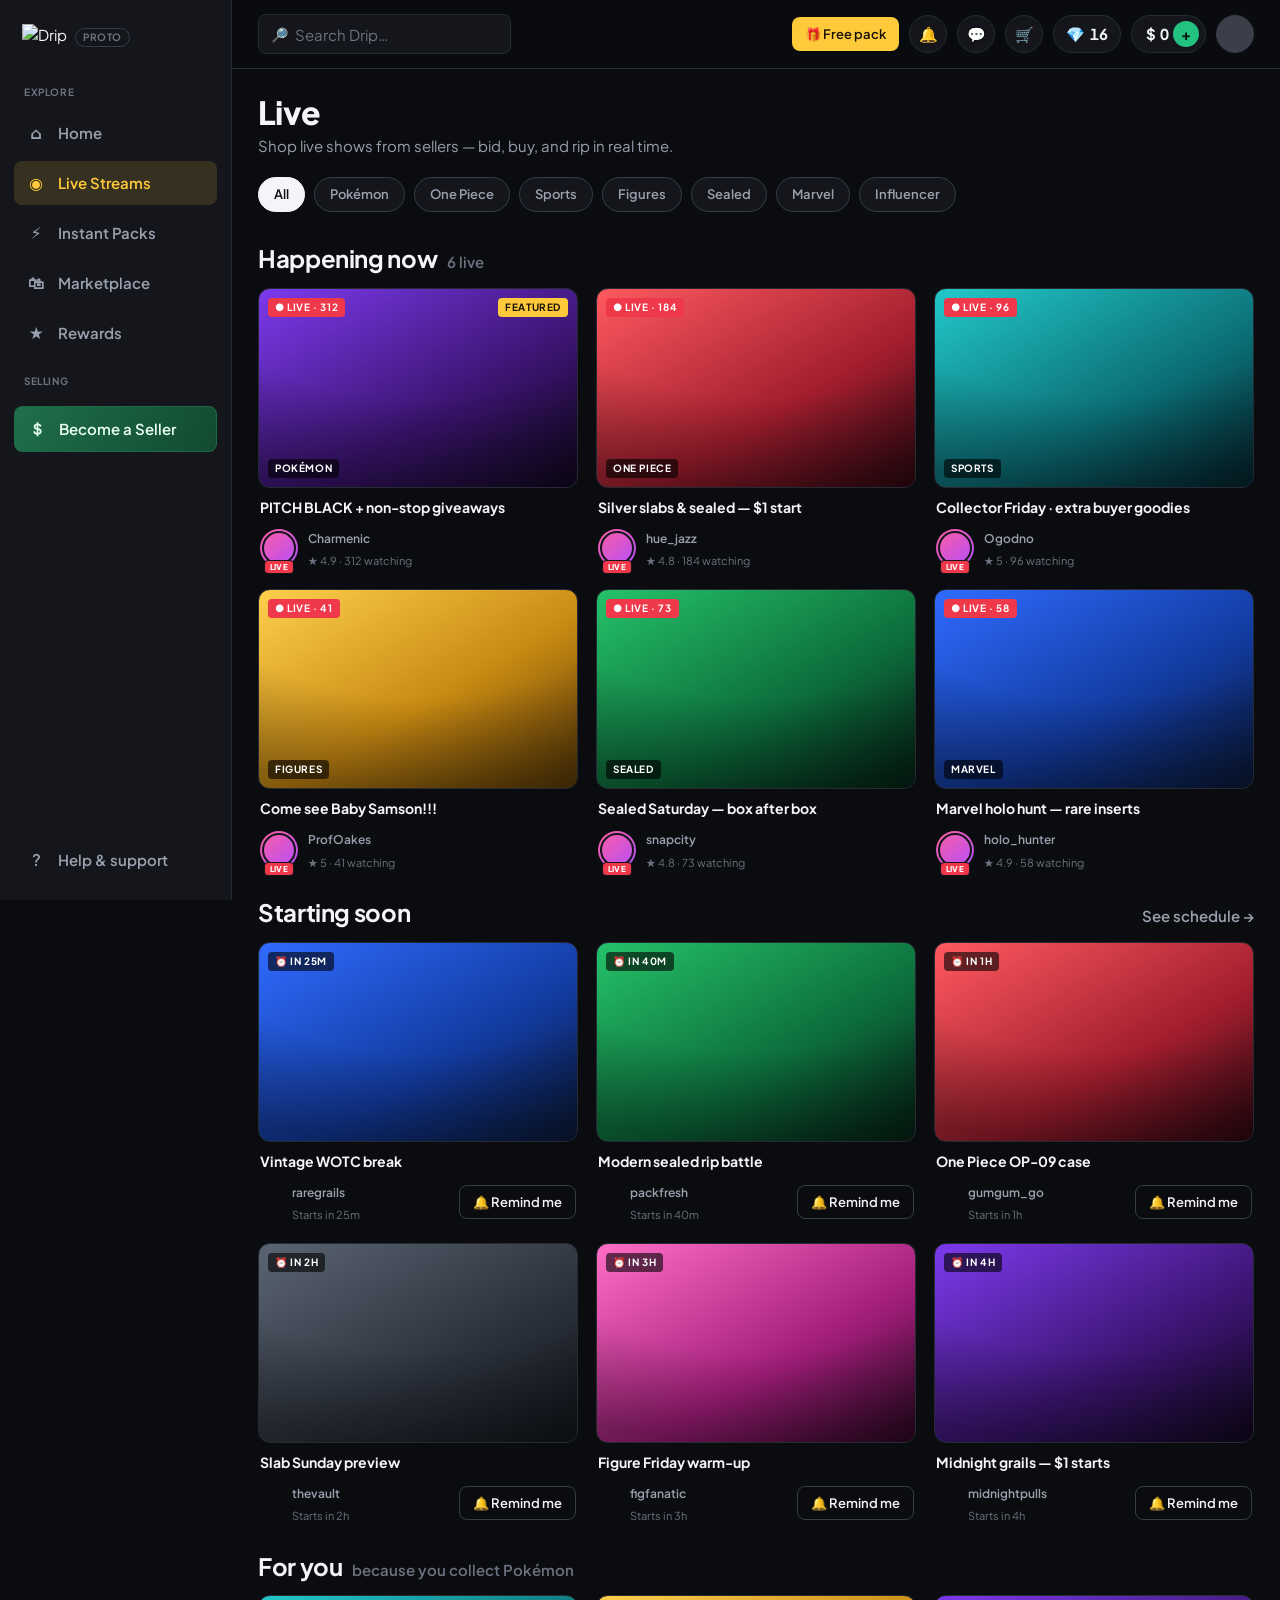
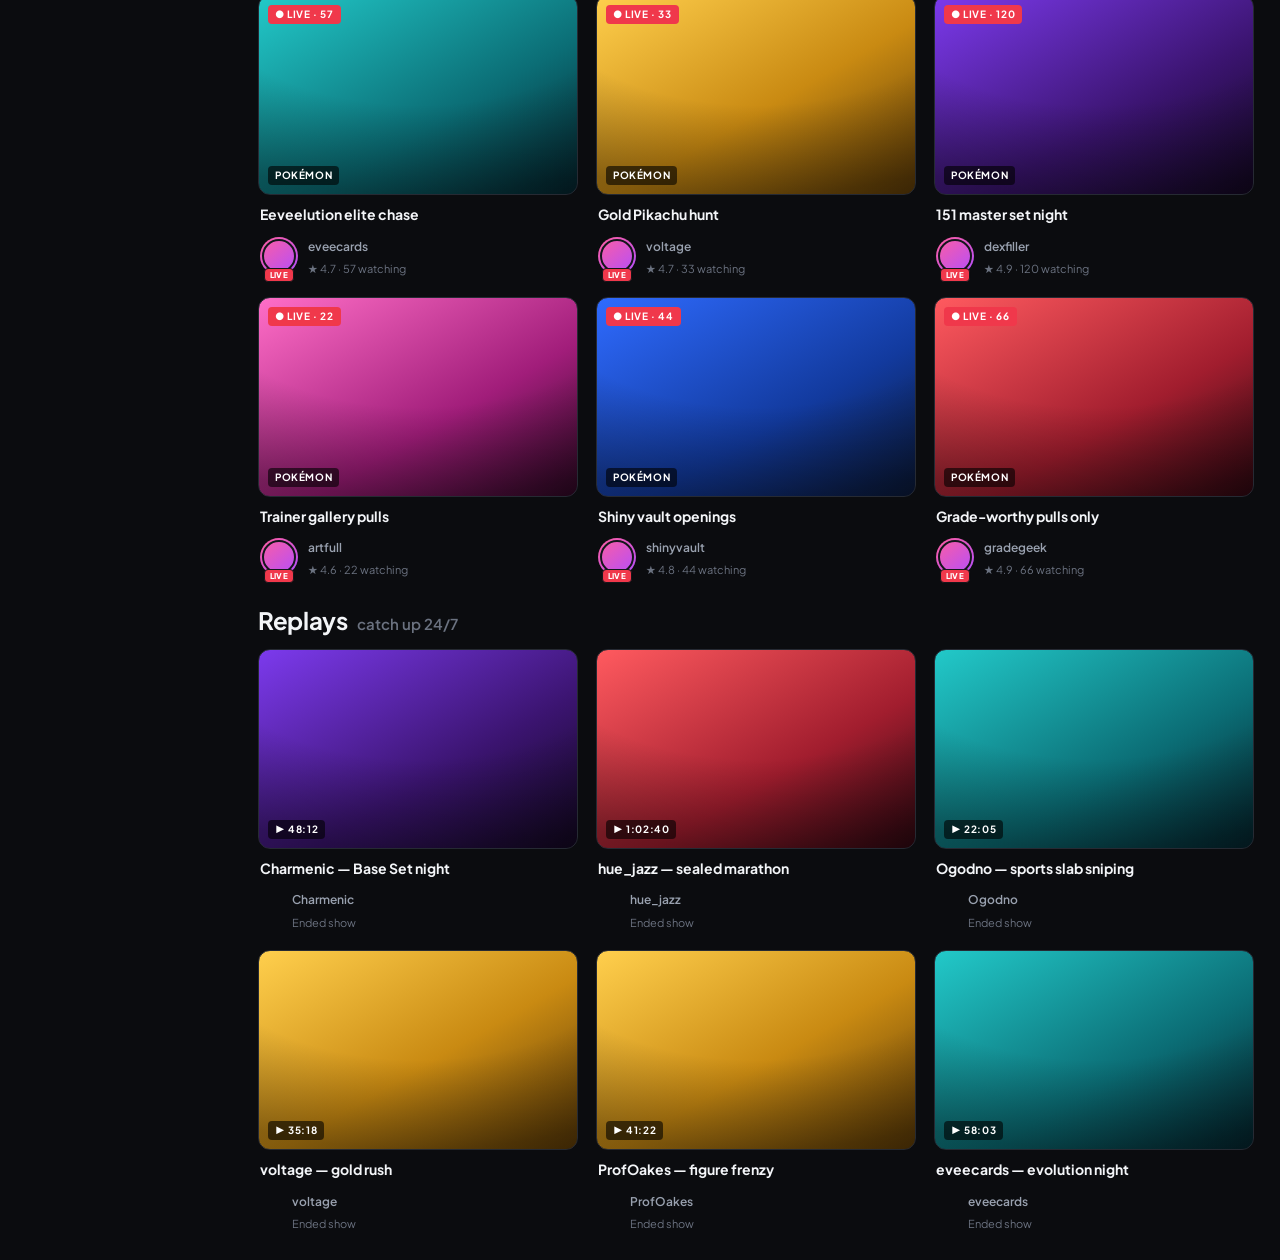
==== commit fb255cdc: "Fill out Discovery: 6 cards per row, fluid grid for wide screens - data.js: +2 streams per row (happ" ====
--- a/index.html
+++ b/index.html
@@ -9,7 +9,7 @@
   <link rel="preconnect" href="https://fonts.gstatic.com" crossorigin />
   <link href="https://fonts.googleapis.com/css2?family=Plus+Jakarta+Sans:wght@400;500;600;700;800&display=swap" rel="stylesheet" />
   <link rel="stylesheet" href="css/kiri-base.css?v=3" />
-  <link rel="stylesheet" href="css/drip.css?v=11" />
+  <link rel="stylesheet" href="css/drip.css?v=12" />
 </head>
 <body>
   <div class="app">
@@ -90,7 +90,7 @@
 
   <div class="toast" id="toast"></div>
 
-  <script src="js/data.js?v=4"></script>
+  <script src="js/data.js?v=5"></script>
   <script src="js/discovery.js?v=4"></script>
 </body>
 </html>
--- a/css/drip.css
+++ b/css/drip.css
@@ -51,7 +51,7 @@
 .token-pill { display: inline-flex; align-items: center; gap: 5px; height: 38px; padding: 0 12px; border-radius: var(--rounded-full); background: var(--surface); border: 1px solid var(--border); font-weight: 700; }
 .avatar { width: 38px; height: 38px; border-radius: 50%; background: var(--g-slate,#3a3f4a); border: 1px solid var(--border-strong); overflow: hidden; }
 
-.content { padding: 26px; max-width: 1560px; width: 100%; }
+.content { padding: 26px; max-width: 1920px; width: 100%; }
 .page-title { font: var(--type-h1); letter-spacing: var(--type-h1-ls); }
 .page-sub { color: var(--on-surface-muted); margin-top: 4px; }
 
@@ -67,9 +67,8 @@
 .section-head .more { margin-left: auto; color: var(--on-surface-muted); font-weight: 600; cursor: pointer; }
 .section-head .more:hover { color: var(--brand); }
 
-/* card grid */
-.grid { display: grid; gap: 18px; grid-template-columns: repeat(4, 1fr); }
-.grid.g5 { grid-template-columns: repeat(5, 1fr); }
+/* card grid — fills whatever width is available */
+.grid { display: grid; gap: 18px; grid-template-columns: repeat(auto-fill, minmax(270px, 1fr)); }
 
 /* stream card */
 .scard { cursor: pointer; }
@@ -238,7 +237,6 @@
 
 /* ===================== RESPONSIVE ===================== */
 @media (max-width: 1200px) {
-  .grid { grid-template-columns: repeat(3, 1fr); }
   .liveroom { grid-template-columns: 64px minmax(0,1fr) 340px; }
   .pgrid { grid-template-columns: repeat(2,1fr); }
 }
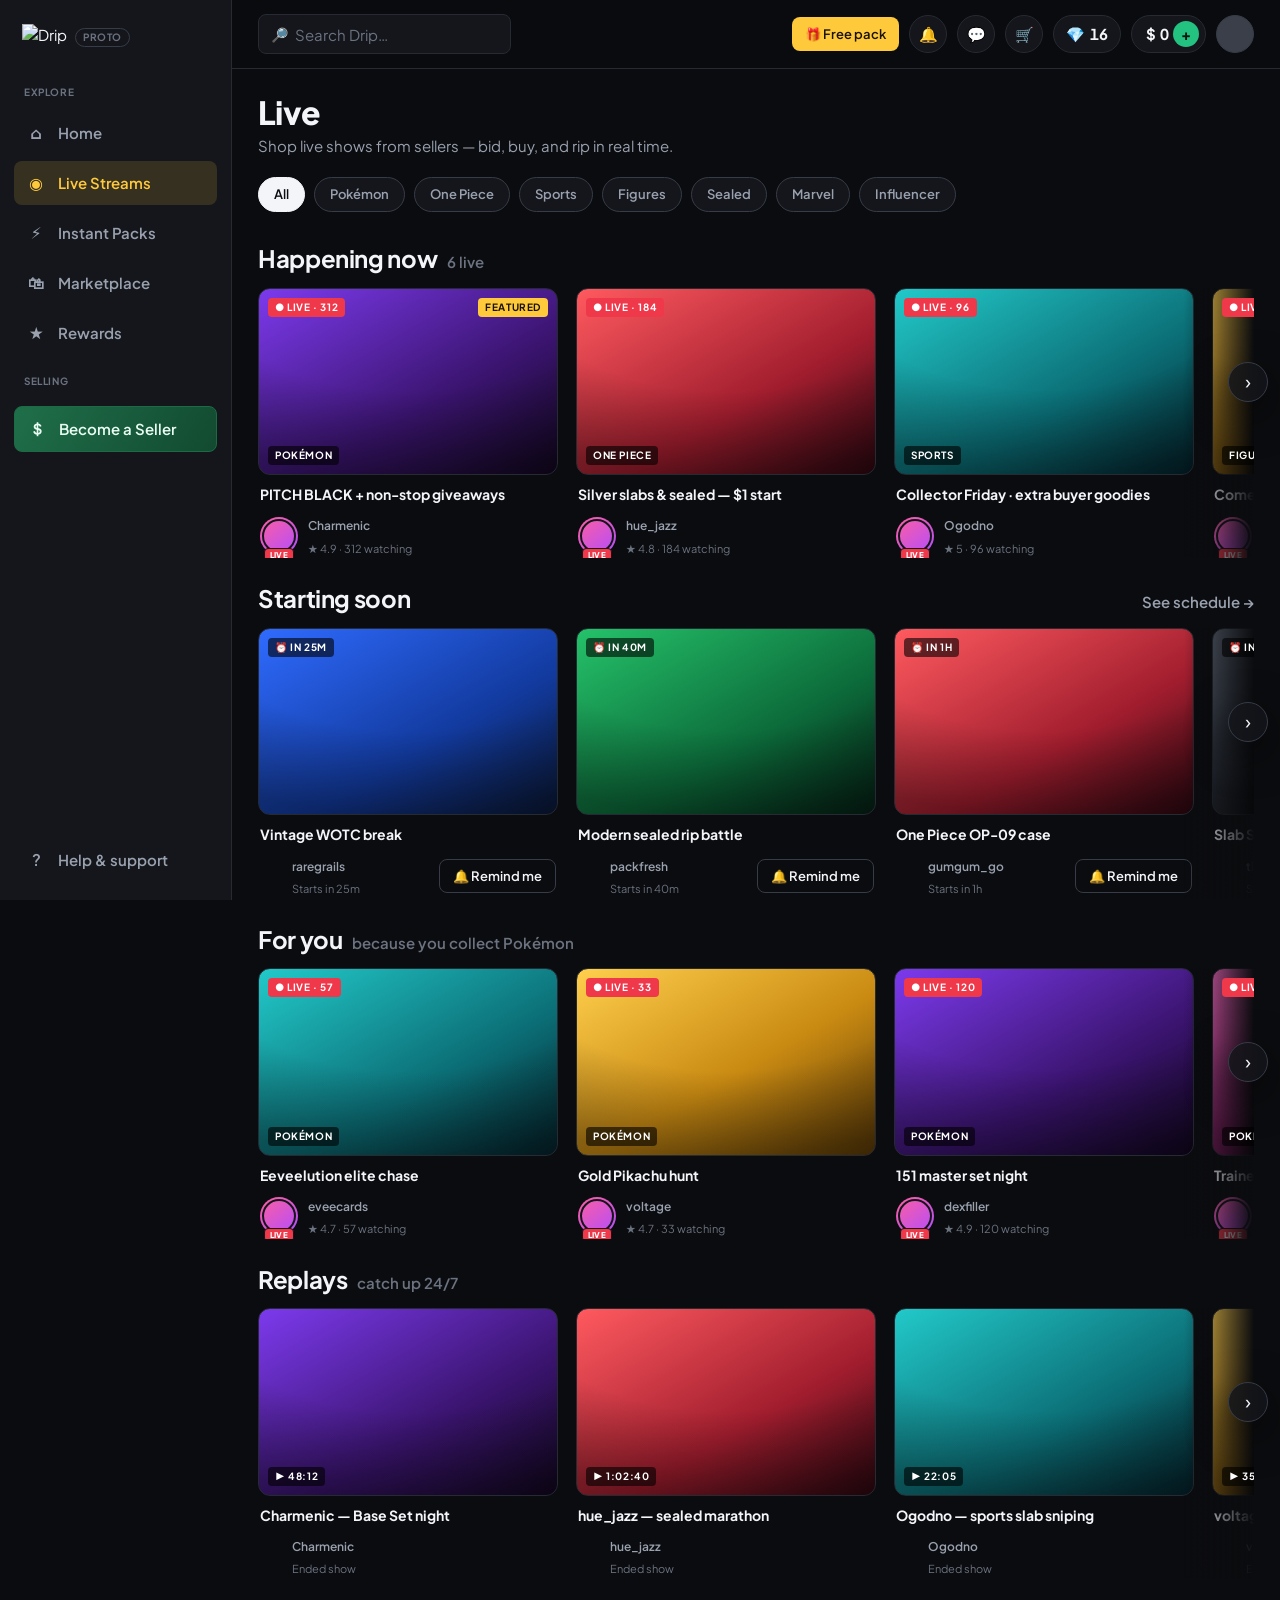
==== commit c69c5a56: "Discovery rows become carousels with chevrons; center balance + icon - rows scroll horizontally with" ====
--- a/index.html
+++ b/index.html
@@ -9,7 +9,7 @@
   <link rel="preconnect" href="https://fonts.gstatic.com" crossorigin />
   <link href="https://fonts.googleapis.com/css2?family=Plus+Jakarta+Sans:wght@400;500;600;700;800&display=swap" rel="stylesheet" />
   <link rel="stylesheet" href="css/kiri-base.css?v=3" />
-  <link rel="stylesheet" href="css/drip.css?v=12" />
+  <link rel="stylesheet" href="css/drip.css?v=13" />
 </head>
 <body>
   <div class="app">
@@ -58,22 +58,22 @@
 
         <section class="section" data-section>
           <div class="section-head"><h2>Happening now</h2><span class="count" id="hn-count"></span></div>
-          <div class="grid" id="happening"></div>
+          <div class="car-wrap"><div class="grid" id="happening"></div></div>
         </section>
 
         <section class="section" data-section>
           <div class="section-head"><h2>Starting soon</h2><span class="more">See schedule →</span></div>
-          <div class="grid" id="soon"></div>
+          <div class="car-wrap"><div class="grid" id="soon"></div></div>
         </section>
 
         <section class="section" data-section>
           <div class="section-head"><h2>For you</h2><span class="count">because you collect Pokémon</span></div>
-          <div class="grid" id="foryou"></div>
+          <div class="car-wrap"><div class="grid" id="foryou"></div></div>
         </section>
 
         <section class="section" data-section>
           <div class="section-head"><h2>Replays</h2><span class="count">catch up 24/7</span></div>
-          <div class="grid" id="replays"></div>
+          <div class="car-wrap"><div class="grid" id="replays"></div></div>
         </section>
       </main>
     </div>
@@ -91,6 +91,6 @@
   <div class="toast" id="toast"></div>
 
   <script src="js/data.js?v=5"></script>
-  <script src="js/discovery.js?v=4"></script>
+  <script src="js/discovery.js?v=5"></script>
 </body>
 </html>
--- a/css/drip.css
+++ b/css/drip.css
@@ -47,7 +47,7 @@
 .icon-btn { width: 38px; height: 38px; border-radius: var(--rounded-full); background: var(--surface); border: 1px solid var(--border); display: inline-flex; align-items: center; justify-content: center; cursor: pointer; font-size: 15px; color: var(--on-surface-muted); }
 .icon-btn:hover { color: var(--on-surface); border-color: var(--border-strong); }
 .balance { display: inline-flex; align-items: center; gap: 4px; height: 38px; padding: 0 6px 0 14px; border-radius: var(--rounded-full); background: var(--surface); border: 1px solid var(--border); font-weight: 700; font-variant-numeric: tabular-nums; }
-.balance .plus { width: 26px; height: 26px; border-radius: 50%; background: var(--win); color: #04170f; display: grid; place-items: center; font-weight: 800; }
+.balance .plus { width: 26px; height: 26px; border-radius: 50%; background: var(--win); color: #04170f; display: grid; place-items: center; font-weight: 800; font-size: 15px; line-height: 1; padding-bottom: 2px; }
 .token-pill { display: inline-flex; align-items: center; gap: 5px; height: 38px; padding: 0 12px; border-radius: var(--rounded-full); background: var(--surface); border: 1px solid var(--border); font-weight: 700; }
 .avatar { width: 38px; height: 38px; border-radius: 50%; background: var(--g-slate,#3a3f4a); border: 1px solid var(--border-strong); overflow: hidden; }
 
@@ -67,8 +67,24 @@
 .section-head .more { margin-left: auto; color: var(--on-surface-muted); font-weight: 600; cursor: pointer; }
 .section-head .more:hover { color: var(--brand); }
 
-/* card grid — fills whatever width is available */
-.grid { display: grid; gap: 18px; grid-template-columns: repeat(auto-fill, minmax(270px, 1fr)); }
+/* card rows are horizontal carousels */
+.car-wrap { position: relative; }
+.car-wrap::after { content: ""; position: absolute; top: 0; bottom: 0; right: 0; width: 70px;
+  background: linear-gradient(to right, transparent, var(--ink)); pointer-events: none;
+  opacity: 1; transition: opacity .2s; }
+.car-wrap.at-end::after { opacity: 0; }
+.grid { display: grid; grid-auto-flow: column; grid-auto-columns: 300px; gap: 18px;
+  overflow-x: auto; scroll-snap-type: x proximity; scrollbar-width: none; -ms-overflow-style: none; }
+.grid::-webkit-scrollbar { display: none; }
+.scard { scroll-snap-align: start; }
+.car-btn { position: absolute; z-index: 5; top: 94px; transform: translateY(-50%);
+  width: 40px; height: 40px; border-radius: 50%; border: 1px solid var(--border-strong);
+  background: color-mix(in srgb, var(--surface) 85%, transparent); backdrop-filter: blur(6px);
+  color: var(--on-surface); font-size: 20px; line-height: 1; cursor: pointer;
+  display: grid; place-items: center; padding-bottom: 2px; box-shadow: var(--shadow-float); }
+.car-btn:hover { background: var(--surface-raised); }
+.car-btn.prev { left: -14px; }
+.car-btn.next { right: -14px; }
 
 /* stream card */
 .scard { cursor: pointer; }
@@ -246,7 +262,8 @@
   .app { grid-template-columns: 1fr; }
   .sidebar { display: none; }
   .content { padding: 16px; padding-bottom: 92px; }
-  .grid { grid-template-columns: repeat(2, 1fr); gap: 12px; }
+  .grid { grid-auto-columns: 46%; gap: 12px; }
+  .car-btn { display: none; }
   .botnav {
     display: flex; position: fixed; bottom:0; left:0; right:0; z-index:50;
     background: color-mix(in srgb, var(--ink) 92%, transparent); backdrop-filter: blur(12px);
@@ -308,7 +325,7 @@
 }
 
 @media (max-width: 560px) {
-  .grid { grid-template-columns: 1fr 1fr; gap:10px; }
+  .grid { grid-auto-columns: 58%; gap:10px; }
   .page-title { font: var(--type-h2); }
   .topbar { padding: 12px 14px; }
   .topbar .token-pill, .topbar .balance .lbl { display:none; }
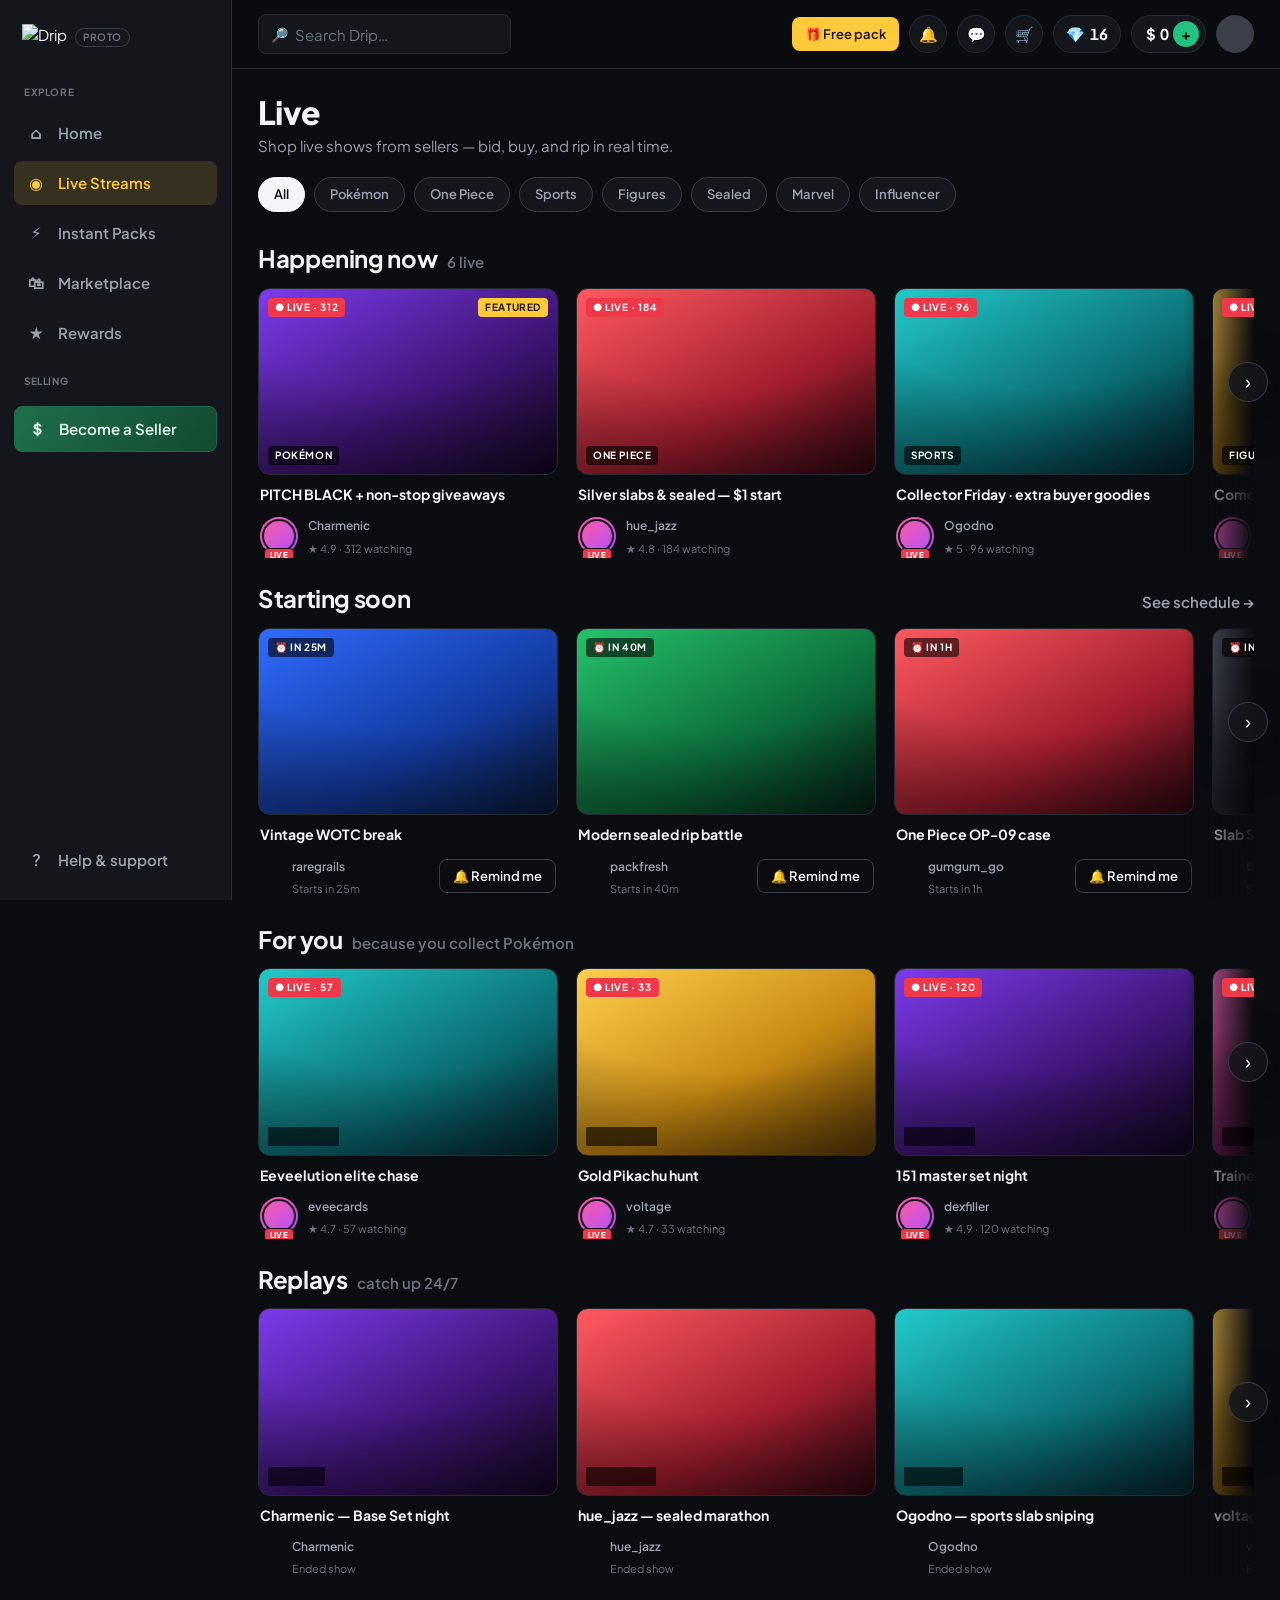
==== commit 46cc2ac1: "Carousels run to the viewport edge on any screen width - drop the content max-width cap so rails rea" ====
--- a/index.html
+++ b/index.html
@@ -9,7 +9,7 @@
   <link rel="preconnect" href="https://fonts.gstatic.com" crossorigin />
   <link href="https://fonts.googleapis.com/css2?family=Plus+Jakarta+Sans:wght@400;500;600;700;800&display=swap" rel="stylesheet" />
   <link rel="stylesheet" href="css/kiri-base.css?v=3" />
-  <link rel="stylesheet" href="css/drip.css?v=13" />
+  <link rel="stylesheet" href="css/drip.css?v=14" />
 </head>
 <body>
   <div class="app">
@@ -91,6 +91,6 @@
   <div class="toast" id="toast"></div>
 
   <script src="js/data.js?v=5"></script>
-  <script src="js/discovery.js?v=5"></script>
+  <script src="js/discovery.js?v=6"></script>
 </body>
 </html>
--- a/css/drip.css
+++ b/css/drip.css
@@ -51,7 +51,7 @@
 .token-pill { display: inline-flex; align-items: center; gap: 5px; height: 38px; padding: 0 12px; border-radius: var(--rounded-full); background: var(--surface); border: 1px solid var(--border); font-weight: 700; }
 .avatar { width: 38px; height: 38px; border-radius: 50%; background: var(--g-slate,#3a3f4a); border: 1px solid var(--border-strong); overflow: hidden; }
 
-.content { padding: 26px; max-width: 1920px; width: 100%; }
+.content { padding: 26px; width: 100%; }
 .page-title { font: var(--type-h1); letter-spacing: var(--type-h1-ls); }
 .page-sub { color: var(--on-surface-muted); margin-top: 4px; }
 
